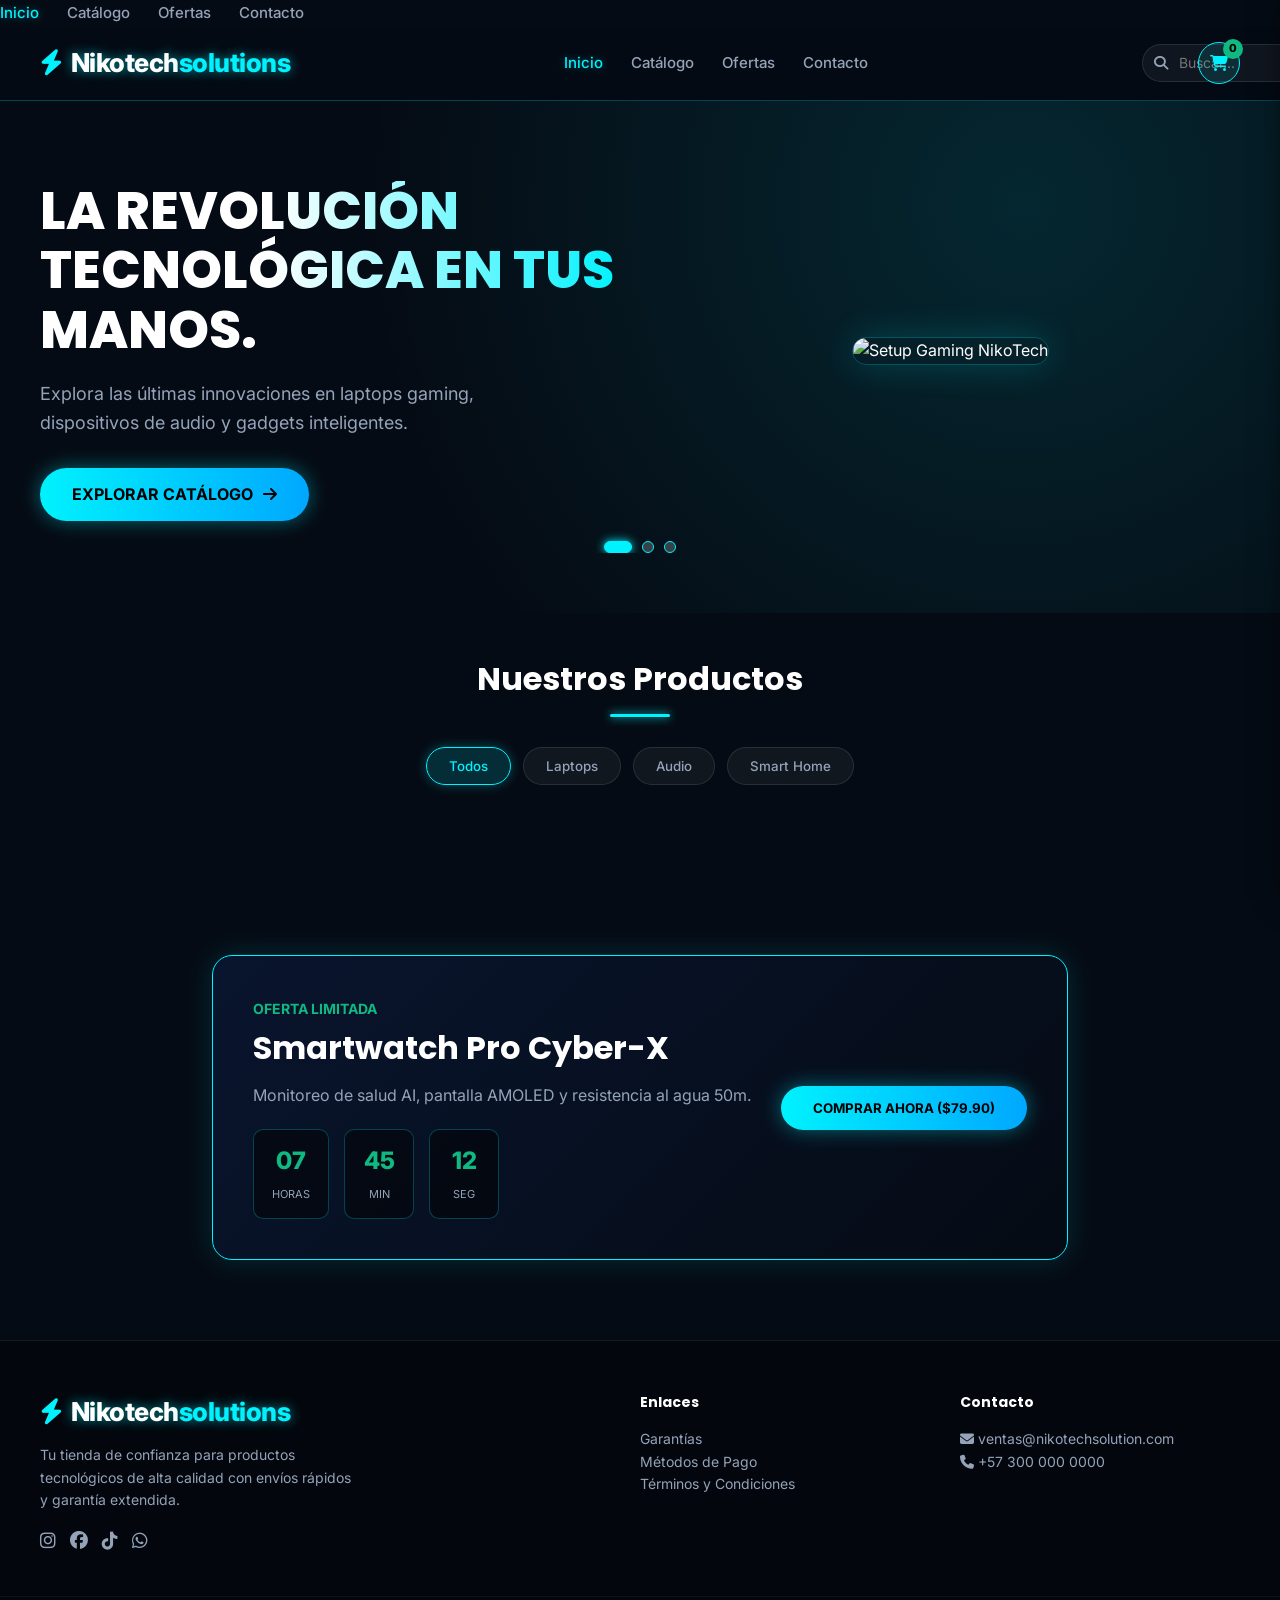
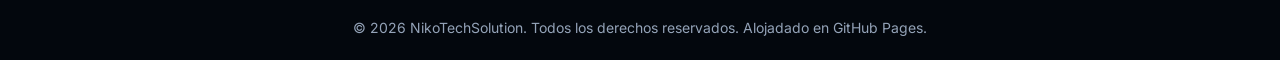
==== index.html @ d4a0781b "index.html" ====
<!DOCTYPE html>
<html lang="es">
<head>
    <meta charset="UTF-8">
    <meta name="viewport" content="width=device-width, initial-scale=1.0">
    <title>NikoTechSolution | Tienda de Tecnología & Gaming</title>
    <link rel="stylesheet" href="styles.css">
    <!-- Google Fonts -->
    <link rel="preconnect" href="https://fonts.googleapis.com">
    <link rel="preconnect" href="https://fonts.gstatic.com" crossorigin>
    <link href="https://fonts.googleapis.com/css2?family=Poppins:wght@400;600;700;800&family=Inter:wght@300;400;500;600&display=swap" rel="stylesheet">
    <!-- FontAwesome Icons -->
    <link rel="stylesheet" href="https://cdnjs.cloudflare.com/ajax/libs/font-awesome/6.5.1/css/all.min.css">
    <style>
        /* Corrección del Slider / Carrusel */
.hero-slider {
    position: relative;
    width: 100%;
}

/* Oculta TODAS las diapositivas por defecto */
.slide {
    display: none;
    opacity: 0;
    transition: opacity 0.6s ease-in-out;
}

/* Solo muestra la diapositiva que tiene la clase 'active' */
.slide.active {
    display: block;
    opacity: 1;
}

.hero-grid {
    display: grid;
    grid-template-columns: 1fr 1fr;
    gap: 40px;
    align-items: center;
}

/* Estilos de los puntos indicadores abajo */
.slider-dots {
    display: flex;
    justify-content: center;
    gap: 10px;
    margin-top: 20px;
}

.dot {
    width: 12px;
    height: 12px;
    background: rgba(255, 255, 255, 0.2);
    border: 1px solid var(--accent-cyan);
    border-radius: 50%;
    cursor: pointer;
    transition: all 0.3s ease;
}

.dot.active, .dot:hover {
    background: var(--accent-cyan);
    box-shadow: 0 0 10px var(--accent-cyan);
    width: 28px;
    border-radius: 10px;
}
        /* =========================================================
           1. ESTILOS GENERALES Y VARIABLES DE COLOR CYBERPUNK
           ========================================================= */
        :root {
            --bg-dark: #050b14;
            --bg-card: #0c162c;
            --bg-card-hover: #12203f;
            --accent-cyan: #00f2fe;
            --accent-green: #10b981;
            --accent-purple: #a855f7;
            --text-main: #ffffff;
            --text-muted: #94a3b8;
            --border-glow: rgba(0, 242, 254, 0.25);
            --border-glow-hover: rgba(0, 242, 254, 0.8);
        }

        * {
            margin: 0;
            padding: 0;
            box-sizing: border-box;
            font-family: 'Inter', sans-serif;
        }

        body {
            background-color: var(--bg-dark);
            color: var(--text-main);
            overflow-x: hidden;
            line-height: 1.6;
        }

        h1, h2, h3, h4, .brand-logo {
            font-family: 'Poppins', sans-serif;
        }

        /* Contenedor Principal */
        .container {
            max-width: 1240px;
            margin: 0 auto;
            padding: 0 20px;
        }

        /* =========================================================
           2. NAVEGACIÓN Y HEADER
           ========================================================= */
        header {
            position: sticky;
            top: 0;
            z-index: 100;
            background: rgba(5, 11, 20, 0.85);
            backdrop-filter: blur(12px);
            border-bottom: 1px solid var(--border-glow);
            padding: 16px 0;
        }

        .nav-container {
            display: flex;
            justify-content: space-between;
            align-items: center;
        }

        .brand-logo {
            font-size: 26px;
            font-weight: 800;
            color: #fff;
            text-decoration: none;
            display: flex;
            align-items: center;
            gap: 8px;
            letter-spacing: -0.5px;
        }

        .brand-logo span {
            color: var(--accent-cyan);
            text-shadow: 0 0 12px rgba(0, 242, 254, 0.6);
        }

        .nav-links {
            display: flex;
            list-style: none;
            gap: 28px;
        }

        .nav-links a {
            color: var(--text-muted);
            text-decoration: none;
            font-weight: 500;
            font-size: 15px;
            transition: all 0.3s ease;
        }

        .nav-links a:hover, .nav-links a.active {
            color: var(--accent-cyan);
            text-shadow: 0 0 8px rgba(0, 242, 254, 0.4);
        }

        .header-actions {
            display: flex;
            align-items: center;
            gap: 18px;
        }

        .search-box {
            position: relative;
        }

        .search-box input {
            background: rgba(255, 255, 255, 0.05);
            border: 1px solid rgba(255, 255, 255, 0.1);
            padding: 8px 16px 8px 36px;
            border-radius: 20px;
            color: #fff;
            font-size: 14px;
            outline: none;
            transition: 0.3s;
            width: 180px;
        }

        .search-box input:focus {
            border-color: var(--accent-cyan);
            box-shadow: 0 0 10px rgba(0, 242, 254, 0.2);
            width: 220px;
        }

        .search-box i {
            position: absolute;
            left: 12px;
            top: 50%;
            transform: translateY(-50%);
            color: var(--text-muted);
            font-size: 14px;
        }

        .cart-btn {
            background: rgba(0, 242, 254, 0.1);
            border: 1px solid var(--accent-cyan);
            color: var(--accent-cyan);
            width: 42px;
            height: 42px;
            border-radius: 50%;
            display: flex;
            align-items: center;
            justify-content: center;
            cursor: pointer;
            position: relative;
            transition: 0.3s;
        }

        .cart-btn:hover {
            background: var(--accent-cyan);
            color: #000;
            box-shadow: 0 0 15px rgba(0, 242, 254, 0.6);
        }

        .cart-count {
            position: absolute;
            top: -4px;
            right: -4px;
            background: var(--accent-green);
            color: #000;
            font-size: 11px;
            font-weight: 800;
            width: 20px;
            height: 20px;
            border-radius: 50%;
            display: flex;
            align-items: center;
            justify-content: center;
        }

        /* =========================================================
           3. BANNER PRINCIPAL (HERO SECTION)
           ========================================================= */
        .hero {
            padding: 80px 0 60px;
            position: relative;
            background: radial-gradient(circle at 80% 20%, rgba(0, 242, 254, 0.12) 0%, transparent 60%);
        }

        .hero-grid {
            display: grid;
            grid-template-columns: 1fr 1fr;
            gap: 40px;
            align-items: center;
        }

        .hero-text h1 {
            font-size: 52px;
            font-weight: 800;
            line-height: 1.15;
            margin-bottom: 20px;
            background: linear-gradient(90deg, #ffffff 40%, var(--accent-cyan) 100%);
            -webkit-background-clip: text;
            -webkit-text-fill-color: transparent;
        }

        .hero-text p {
            color: var(--text-muted);
            font-size: 18px;
            margin-bottom: 30px;
            max-width: 500px;
        }

        .btn-primary {
            display: inline-flex;
            align-items: center;
            gap: 10px;
            background: linear-gradient(90deg, var(--accent-cyan), #00a8ff);
            color: #000;
            font-weight: 700;
            padding: 14px 32px;
            border-radius: 30px;
            text-decoration: none;
            box-shadow: 0 0 20px rgba(0, 242, 254, 0.4);
            transition: 0.3s;
            border: none;
            cursor: pointer;
        }

        .btn-primary:hover {
            transform: translateY(-2px);
            box-shadow: 0 0 30px rgba(0, 242, 254, 0.8);
        }

        .hero-image {
            position: relative;
            text-align: center;
        }

        .hero-image img {
            width: 100%;
            max-width: 520px;
            border-radius: 20px;
            border: 1px solid var(--border-glow);
            box-shadow: 0 0 35px rgba(0, 242, 254, 0.2);
            object-fit: cover;
        }

        /* =========================================================
           4. CATEGORÍAS & FILTROS
           ========================================================= */
        .section-title {
            font-size: 32px;
            font-weight: 700;
            margin-bottom: 30px;
            text-align: center;
            position: relative;
        }

        .section-title::after {
            content: '';
            display: block;
            width: 60px;
            height: 3px;
            background: var(--accent-cyan);
            margin: 10px auto 0;
            border-radius: 2px;
            box-shadow: 0 0 10px var(--accent-cyan);
        }

        .categories {
            padding: 40px 0;
        }

        .category-filters {
            display: flex;
            justify-content: center;
            gap: 12px;
            margin-bottom: 40px;
            flex-wrap: wrap;
        }

        .filter-btn {
            background: rgba(255, 255, 255, 0.05);
            border: 1px solid rgba(255, 255, 255, 0.1);
            color: var(--text-muted);
            padding: 10px 22px;
            border-radius: 20px;
            cursor: pointer;
            font-weight: 500;
            transition: 0.3s;
        }

        .filter-btn.active, .filter-btn:hover {
            background: rgba(0, 242, 254, 0.15);
            border-color: var(--accent-cyan);
            color: var(--accent-cyan);
            box-shadow: 0 0 12px rgba(0, 242, 254, 0.3);
        }

        /* =========================================================
           5. GRILLA DE PRODUCTOS
           ========================================================= */
        /* =========================================================
   GRILLA DE PRODUCTOS CORREGIDA (MULTICOLUMNA EN COMPUTADOR)
   ========================================================= */

.products-grid {
    display: grid;
    /* Crea varias columnas de mínimo 260px automáticamente */
    grid-template-columns: repeat(auto-fill, minmax(260px, 1fr));
    gap: 28px;
    width: 100%;
    padding: 30px 0 60px;
    box-sizing: border-box;
}

.product-card {
    background: var(--bg-card);
    border: 1px solid var(--border-glow);
    border-radius: 16px;
    padding: 20px;
    transition: all 0.3s ease;
    display: flex;
    flex-direction: column;
    justify-content: space-between;
    position: relative;
    overflow: hidden;
    max-width: 100%; /* Evita que la tarjeta se extienda de más */
}

/* Forzar 3 o 4 columnas claras en pantallas de computador */
@media (min-width: 1024px) {
    .products-grid {
        grid-template-columns: repeat(4, 1fr); /* 4 tarjetas por fila en PC */
    }
}

@media (min-width: 769px) and (max-width: 1023px) {
    .products-grid {
        grid-template-columns: repeat(3, 1fr); /* 3 tarjetas por fila en Laptop/Tablet */
    }
}

@media (max-width: 768px) {
    .products-grid {
        grid-template-columns: repeat(auto-fill, minmax(220px, 1fr)); /* 1 o 2 en Móvil */
        gap: 16px;
    }
}
        .product-card:hover {
            transform: translateY(-6px);
            background: var(--bg-card-hover);
            border-color: var(--border-glow-hover);
            box-shadow: 0 10px 25px rgba(0, 242, 254, 0.25);
        }

        .product-badge {
            position: absolute;
            top: 15px;
            left: 15px;
            background: rgba(16, 185, 129, 0.2);
            border: 1px solid var(--accent-green);
            color: var(--accent-green);
            font-size: 11px;
            font-weight: 700;
            padding: 3px 10px;
            border-radius: 12px;
            text-transform: uppercase;
        }

        .product-img {
            width: 100%;
            height: 190px;
            object-fit: cover;
            border-radius: 10px;
            margin-bottom: 16px;
            background: #081020;
        }

        .product-title {
            font-size: 17px;
            font-weight: 600;
            margin-bottom: 8px;
            color: #fff;
        }

        .product-rating {
            color: #f59e0b;
            font-size: 13px;
            margin-bottom: 12px;
        }

        .product-bottom {
            display: flex;
            justify-content: space-between;
            align-items: center;
            margin-top: 12px;
        }

        .product-price {
            font-size: 22px;
            font-weight: 800;
            color: var(--accent-cyan);
            text-shadow: 0 0 10px rgba(0, 242, 254, 0.3);
        }

        .add-cart-btn {
            background: rgba(0, 242, 254, 0.1);
            border: 1px solid var(--accent-cyan);
            color: var(--accent-cyan);
            padding: 8px 14px;
            border-radius: 8px;
            cursor: pointer;
            font-weight: 600;
            font-size: 13px;
            transition: 0.3s;
            display: flex;
            align-items: center;
            gap: 6px;
        }

        .add-cart-btn:hover {
            background: var(--accent-cyan);
            color: #000;
            box-shadow: 0 0 12px rgba(0, 242, 254, 0.6);
        }

        /* =========================================================
           6. OFERTA DEL DÍA CON CONTADOR
           ========================================================= */
        .deal-banner {
            background: linear-gradient(135deg, #09152e 0%, #050b14 100%);
            border: 1px solid var(--accent-cyan);
            border-radius: 20px;
            padding: 40px;
            margin-bottom: 80px;
            display: flex;
            justify-content: space-between;
            align-items: center;
            box-shadow: 0 0 30px rgba(0, 242, 254, 0.15);
            flex-wrap: wrap;
            gap: 30px;
        }

        .deal-info h3 {
            font-size: 32px;
            color: #fff;
            margin-bottom: 10px;
        }

        .countdown {
            display: flex;
            gap: 15px;
            margin-top: 20px;
        }

        .time-box {
            background: rgba(0, 0, 0, 0.5);
            border: 1px solid var(--border-glow);
            padding: 12px 18px;
            border-radius: 10px;
            text-align: center;
            min-width: 70px;
        }

        .time-box span {
            font-size: 24px;
            font-weight: 800;
            color: var(--accent-green);
            display: block;
        }

        .time-box label {
            font-size: 11px;
            color: var(--text-muted);
            text-transform: uppercase;
        }

        /* =========================================================
           7. MODAL DEL CARRITO DE COMPRAS
           ========================================================= */
        .cart-modal {
            position: fixed;
            top: 0;
            right: -420px;
            width: 400px;
            height: 100vh;
            background: #091326;
            border-left: 1px solid var(--accent-cyan);
            box-shadow: -10px 0 30px rgba(0, 0, 0, 0.8);
            z-index: 1000;
            transition: 0.4s ease;
            display: flex;
            flex-direction: column;
            padding: 24px;
        }

        .cart-modal.open {
            right: 0;
        }

        .cart-header {
            display: flex;
            justify-content: space-between;
            align-items: center;
            padding-bottom: 20px;
            border-bottom: 1px solid rgba(255, 255, 255, 0.1);
        }

        .close-cart {
            background: none;
            border: none;
            color: #fff;
            font-size: 20px;
            cursor: pointer;
        }

        .cart-items {
            flex-grow: 1;
            overflow-y: auto;
            margin: 20px 0;
            display: flex;
            flex-direction: column;
            gap: 15px;
        }

        .cart-item {
            display: flex;
            align-items: center;
            gap: 12px;
            background: rgba(255, 255, 255, 0.03);
            padding: 10px;
            border-radius: 8px;
        }

        .cart-item img {
            width: 50px;
            height: 50px;
            object-fit: cover;
            border-radius: 6px;
        }

        .cart-item-details {
            flex-grow: 1;
        }

        .cart-item-title {
            font-size: 14px;
            font-weight: 600;
        }

        .cart-item-price {
            font-size: 13px;
            color: var(--accent-cyan);
        }

        .remove-item {
            color: #ef4444;
            cursor: pointer;
            font-size: 14px;
        }

        .cart-footer {
            border-top: 1px solid rgba(255, 255, 255, 0.1);
            padding-top: 20px;
        }

        .cart-total {
            display: flex;
            justify-content: space-between;
            font-size: 20px;
            font-weight: 700;
            margin-bottom: 20px;
        }

        .btn-whatsapp {
            background: #25d366;
            color: #fff;
            width: 100%;
            padding: 14px;
            border-radius: 10px;
            border: none;
            font-weight: 700;
            font-size: 16px;
            cursor: pointer;
            display: flex;
            align-items: center;
            justify-content: center;
            gap: 10px;
            transition: 0.3s;
        }

        .btn-whatsapp:hover {
            background: #1ebc57;
            box-shadow: 0 0 15px rgba(37, 211, 102, 0.5);
        }

        /* =========================================================
           8. FOOTER
           ========================================================= */
        footer {
            background: #03070d;
            border-top: 1px solid rgba(255, 255, 255, 0.08);
            padding: 50px 0 20px;
            color: var(--text-muted);
            font-size: 14px;
        }

        .footer-grid {
            display: grid;
            grid-template-columns: 2fr 1fr 1fr;
            gap: 40px;
            margin-bottom: 40px;
        }

        .footer-about p {
            margin-top: 12px;
            max-width: 320px;
        }

        .social-icons {
            display: flex;
            gap: 14px;
            margin-top: 16px;
        }

        .social-icons a {
            color: var(--text-muted);
            font-size: 18px;
            transition: 0.3s;
        }

        .social-icons a:hover {
            color: var(--accent-cyan);
        }

        .footer-bottom {
            text-align: center;
            padding-top: 20px;
            border-top: 1px solid rgba(255, 255, 255, 0.05);
        }
@media (max-width: 768px) {
    /* Menú desplegable móvil */
    .nav-links {
        display: flex !important;
        flex-direction: column;
        position: fixed; /* 'fixed' evita problemas con el scroll */
        top: 60px; /* Se despliega justo debajo del header */
        left: 0;
        width: 100%;
        background: rgba(5, 11, 20, 0.98);
        backdrop-filter: blur(15px);
        border-bottom: 1px solid var(--border-glow);
        padding: 25px 0;
        gap: 20px;
        text-align: center;
        
        /* Estado Oculto por defecto */
        opacity: 0;
        visibility: hidden;
        pointer-events: none;
        transform: translateY(-15px);
        transition: all 0.3s ease-in-out;
        z-index: 9999; /* Asegura que quede por encima de las imágenes del banner */
    }

    /* Estado Activo al hacer clic */
    .nav-links.active {
        opacity: 1 !important;
        visibility: visible !important;
        pointer-events: auto !important;
        transform: translateY(0) !important;
    }

    .nav-links li a {
        font-size: 18px;
        color: #fff;
        display: block;
        padding: 8px 0;
    }
}
        /* Responsivo */
        @media (max-width: 768px) {
            /* 1. Ajustes en el Header para ganar espacio horizontal */
            header {
                padding: 10px 0; /* Reducimos el padding vertical */
            }

            .brand-logo {
                font-size: 20px; /* Logo ligeramente más pequeño en móviles */
                gap: 5px;
            }

            .nav-links {
                display: none; /* Mantenemos el menú oculto */
            }

            /* 2. Solución para el Buscador Cortado */
            .header-actions {
                gap: 10px; /* Reducimos el espacio entre buscador y carrito */
                flex: 1; /* Permitimos que esta zona ocupe el espacio restante */
                justify-content: flex-end; /* Alineamos los elementos a la derecha */
            }

            .search-box {
                flex: 1; /* El buscador intentará ocupar el máximo espacio posible */
                max-width: 200px; /* Pero le ponemos un tope para no 'aplastar' al logo */
            }

            .search-box input {
                width: 100%; /* El input ocupa todo el ancho de su contenedor (.search-box) */
                font-size: 13px; /* Fuente un punto más pequeña */
                padding: 7px 12px 7px 30px; /* Ajustamos padding interno */
            }

            /* Evitamos el efecto de 'ancho extra' al enfocar en móvil */
            .search-box input:focus {
                width: 100%; 
                border-color: var(--accent-cyan);
            }

            /* 3. Otros ajustes responsivos */
            .hero {
                padding: 50px 0;
            }

            .hero-grid {
                grid-template-columns: 1fr;
                text-align: center;
                gap: 30px;
            }

            .hero-text h1 {
                font-size: 36px; /* Título más pequeño en móviles */
            }

            .hero-text p {
                margin: 0 auto 25px;
                font-size: 16px;
            }

            .hero-image img {
                max-width: 90%; /* Imagen no tan grande en móvil */
            }

            .section-title {
                font-size: 26px;
            }

            .category-filters {
                gap: 8px;
            }

            .filter-btn {
                padding: 8px 16px;
                font-size: 13px;
            }

            .deal-banner {
                padding: 25px;
                text-align: center;
                justify-content: center;
            }

            .deal-info h3 {
                font-size: 24px;
            }

            .countdown {
                justify-content: center;
            }

            .cart-modal {
                width: 100%;
                right: -100%;
            }

            .footer-grid {
                grid-template-columns: 1fr;
                gap: 30px;
                text-align: center;
            }

            .footer-about p {
                margin: 12px auto 0;
            }

            .social-icons {
                justify-content: center;
            }
        }

        /* Ajuste extra para pantallas muy pequeñas (menos de 360px) */
        @media (max-width: 360px) {
            .brand-logo {
                font-size: 18px;
            }
            .search-box {
                max-width: 150px;
            }
        }
    </style>
    <!-- Enlaces del Menú -->
        <ul class="nav-links" id="navLinks">
            <li><a href="index.html" class="active">Inicio</a></li>
            <li><a href="catalogo.html">Catálogo</a></li>
            <li><a href="ofertas.html">Ofertas</a></li>
            <li><a href="contacto.html">Contacto</a></li>
        </ul>
</head>
<body>
    
    <!-- Header & Navegación -->
<!-- Header & Navegación Responsiva -->
<header>
    <div class="container nav-container">
        <!-- Logo -->
        <a href="index.html" class="brand-logo">
            <i class="fa-solid fa-bolt" style="color: var(--accent-cyan);"></i>
            <span style="color: #fff;">Nikotech<span style="color: var(--accent-cyan); text-shadow: 0 0 12px rgba(0, 242, 254, 0.6);">solutions</span></span>
        </a>

        <!-- Enlaces del Menú -->
        <ul class="nav-links" id="navLinks">
            <li><a href="index.html" class="active">Inicio</a></li>
            <li><a href="catalogo.html">Catálogo</a></li>
            <li><a href="ofertas.html">Ofertas</a></li>
            <li><a href="contacto.html">Contacto</a></li>
        </ul>

        <!-- Acciones del Header -->
        <div class="header-actions">
            <!-- Buscador (Lupita) -->
            <div class="search-box">
                <i class="fa-solid fa-magnifying-glass"></i>
                <input type="text" id="searchInput" placeholder="Buscar..." onkeyup="filterProducts()">
            </div>

            <!-- Carrito -->
            <div class="cart-btn" onclick="toggleCart()">
                <i class="fa-solid fa-cart-shopping"></i>
                <div class="cart-count" id="cartCount">0</div>
            </div>

            <!-- Botón Menú Hamburguesa (3 Líneas) -->
            <button class="mobile-menu-btn" id="mobileMenuBtn" onclick="toggleMobileMenu()">
                <i class="fa-solid fa-bars"></i>
            </button>
        </div>
    </div>
</header>
<!-- Banner Principal (Slider Automático) -->
<section class="hero">
    <div class="container hero-slider">
        
        <!-- Diapositiva 1 -->
        <div class="slide active">
            <div class="hero-grid">
                <div class="hero-text">
                    <h1>LA REVOLUCIÓN TECNOLÓGICA EN TUS MANOS.</h1>
                    <p>Explora las últimas innovaciones en laptops gaming, dispositivos de audio y gadgets inteligentes.</p>
                    <a href="catalogo.html" class="btn-primary">
                        EXPLORAR CATÁLOGO <i class="fa-solid fa-arrow-right"></i>
                    </a>
                </div>
                <div class="hero-image">
                    <img src="https://images.unsplash.com/photo-1546435770-a3e426bf472b?w=800" alt="Setup Gaming NikoTech">
                </div>
            </div>
        </div>

        <!-- Diapositiva 2 -->
        <div class="slide">
            <div class="hero-grid">
                <div class="hero-text">
                    <h1 style="color: var(--accent-cyan);">LAPTOPS GAMING DE ÚLTIMA GENERACIÓN.</h1>
                    <p>Potencia pura con procesadores de alto rendimiento y pantallas OLED de 240Hz.</p>
                    <a href="catalogo.html" class="btn-primary">
                        VER LAPTOPS <i class="fa-solid fa-laptop"></i>
                    </a>
                </div>
                <div class="hero-image">
                    <img src="https://images.unsplash.com/photo-1603302576837-37561b2e2302?w=800" alt="Laptops Nikotech">
                </div>
            </div>
        </div>

        <!-- Diapositiva 3 -->
        <div class="slide">
            <div class="hero-grid">
                <div class="hero-text">
                    <h1 style="color: var(--accent-green);">SMARTWATCH CYBER-X EN DESCUENTO.</h1>
                    <p>Aprovecha un 30% OFF en relojes inteligentes con monitoreo biométrico por IA.</p>
                    <a href="ofertas.html" class="btn-primary">
                        VER OFERTA <i class="fa-solid fa-tag"></i>
                    </a>
                </div>
                <div class="hero-image">
                    <img src="https://images.unsplash.com/photo-1508739773434-c26b3d09e071?w=800" alt="Oferta Smartwatch">
                </div>
            </div>
        </div>

        <!-- Indicadores (Puntos del Slider) -->
        <div class="slider-dots">
            <span class="dot active" onclick="currentSlide(0)"></span>
            <span class="dot" onclick="currentSlide(1)"></span>
            <span class="dot" onclick="currentSlide(2)"></span>
        </div>

    </div>
</section>

    <!-- Sección de Catálogo -->
    <section class="categories container" id="catalogo">
        <h2 class="section-title">Nuestros Productos</h2>

        <!-- Filtros -->
        <div class="category-filters">
            <button class="filter-btn active" onclick="filterCategory('all', this)">Todos</button>
            <button class="filter-btn" onclick="filterCategory('laptops', this)">Laptops</button>
            <button class="filter-btn" onclick="filterCategory('audio', this)">Audio</button>
            <button class="filter-btn" onclick="filterCategory('smarthome', this)">Smart Home</button>
        </div>

        <!-- Grilla de Productos -->
        <div class="products-grid" id="productsGrid">
            <!-- Los productos se cargan dinámicamente con JavaScript -->
        </div>
    </section>

    <!-- Oferta del Día -->
    <section class="container" id="ofertas">
        <div class="deal-banner">
            <div class="deal-info">
                <span style="color: var(--accent-green); font-weight: 700; font-size: 14px;">OFERTA LIMITADA</span>
                <h3>Smartwatch Pro Cyber-X</h3>
                <p style="color: var(--text-muted);">Monitoreo de salud AI, pantalla AMOLED y resistencia al agua 50m.</p>
                <div class="countdown">
                    <div class="time-box"><span id="hours">07</span><label>Horas</label></div>
                    <div class="time-box"><span id="minutes">45</span><label>Min</label></div>
                    <div class="time-box"><span id="seconds">12</span><label>Seg</label></div>
                </div>
            </div>
            <div>
                <button class="btn-primary" onclick="addToCart(4)">
                    COMPRAR AHORA ($79.90)
                </button>
            </div>
        </div>
    </section>

    <!-- Cart Drawer (Carrito) -->
    <div class="cart-modal" id="cartModal">
        <div class="cart-header">
            <h3>Tu Carrito</h3>
            <button class="close-cart" onclick="toggleCart()"><i class="fa-solid fa-xmark"></i></button>
        </div>
        <div class="cart-items" id="cartItems">
            <!-- Items del carrito -->
        </div>
        <div class="cart-footer">
            <div class="cart-total">
                <span>Total:</span>
                <span id="cartTotal" style="color: var(--accent-cyan);">$0.00</span>
            </div>
            <button class="btn-whatsapp" onclick="checkoutWhatsApp()">
                <i class="fa-brands fa-whatsapp"></i> Pedir por WhatsApp
            </button>
        </div>
    </div>

    <!-- Footer -->
    <footer id="contacto">
        <div class="container footer-grid">
            <div class="footer-about">
                <a href="#" class="brand-logo">
                    <i class="fa-solid fa-bolt" style="color: var(--accent-cyan);"></i>
                     <span style="color: #fff;">Nikotech<span style="color: var(--accent-cyan); text-shadow: 0 0 12px rgba(0, 242, 254, 0.6);">solutions</span></span>
                </a>
                <p>Tu tienda de confianza para productos tecnológicos de alta calidad con envíos rápidos y garantía extendida.</p>
                <div class="social-icons">
                    <a href="#"><i class="fa-brands fa-instagram"></i></a>
                    <a href="#"><i class="fa-brands fa-facebook"></i></a>
                    <a href="#"><i class="fa-brands fa-tiktok"></i></a>
                    <a href="#"><i class="fa-brands fa-whatsapp"></i></a>
                </div>
            </div>
            <div>
                <h4 style="color: #fff; margin-bottom: 15px;">Enlaces</h4>
                <p><a href="#" style="color: var(--text-muted); text-decoration: none;">Garantías</a></p>
                <p><a href="#" style="color: var(--text-muted); text-decoration: none;">Métodos de Pago</a></p>
                <p><a href="#" style="color: var(--text-muted); text-decoration: none;">Términos y Condiciones</a></p>
            </div>
            <div>
                <h4 style="color: #fff; margin-bottom: 15px;">Contacto</h4>
                <p><i class="fa-solid fa-envelope"></i> ventas@nikotechsolution.com</p>
                <p><i class="fa-solid fa-phone"></i> +57 300 000 0000</p>
            </div>
        </div>
        <div class="footer-bottom">
            <p>© 2026 NikoTechSolution. Todos los derechos reservados. Alojadado en GitHub Pages.</p>
        </div>
    </footer>

    <!-- Script Principal -->
    <script>
        /* =========================================================
             LÓGICA DEL CARRUSEL / SLIDER AUTOMÁTICO
           ========================================================= */
let currentSlideIndex = 0;
const slides = document.querySelectorAll('.slide');
const dots = document.querySelectorAll('.dot');
const slideIntervalTime = 5000; // Cambia cada 5 segundos (5000ms)
let slideTimer;

function showSlide(index) {
    // Reinicia las clases de las diapositivas y puntos
    slides.forEach(slide => slide.classList.remove('active'));
    dots.forEach(dot => dot.classList.remove('active'));

    // Ajusta el índice si sobrepasa los límites
    if (index >= slides.length) currentSlideIndex = 0;
    if (index < 0) currentSlideIndex = slides.length - 1;

    // Activa la diapositiva y el punto actual
    slides[currentSlideIndex].classList.add('active');
    dots[currentSlideIndex].classList.add('active');
}

function nextSlide() {
    currentSlideIndex++;
    showSlide(currentSlideIndex);
}

function currentSlide(index) {
    currentSlideIndex = index;
    showSlide(currentSlideIndex);
    resetTimer(); // Reinicia el temporizador si el usuario hace clic en un punto
}

function startTimer() {
    slideTimer = setInterval(nextSlide, slideIntervalTime);
}

function resetTimer() {
    clearInterval(slideTimer);
    startTimer();
}

// Iniciar el carrusel al cargar la página
startTimer();
        /* =========================================================
           LISTA DE PRODUCTOS (FÁCIL DE EDITAR O CAMBIAR IMÁGENES)
           ========================================================= */
        const products = [
            {
                id: 1,
                title: "Audífonos Gamer Aura Pro",
                category: "audio",
                price: 173.90,
                badge: "Más Vendido",
                rating: 5,
                image: "https://www.cubed3.com/wp-content/uploads/2026/03/hyperx-cloud-flight-2-wireless-gaming-headset-audio-screenshot-art-1.jpg"
            },
            {
                id: 2,
                title: "Laptop ZenBook Nova 14",
                category: "laptops",
                price: 899.00,
                badge: "OLED 2.8K",
                rating: 5,
                image: "https://png.pngtree.com/thumb_back/fh260/background/20260105/pngtree-gaming-setup-with-rgb-keyboard-and-neon-lights-on-dark-desk-image_20968711.webp"
            },
            {
                id: 3,
                title: "Smart Speaker Voice-AI",
                category: "smarthome",
                price: 119.90,
                badge: "Novedad",
                rating: 4,
                image: "https://asset.conrad.com/media10/isa/160267/c1/-/en/003014027PI04/image.jpg?x=400&y=400&format=jpg&ex=400&ey=400&align=center"
            },
            {
                id: 4,
                title: "Smartwatch Pro Cyber-X",
                category: "smarthome",
                price: 79.90,
                badge: "Oferta",
                rating: 5,
                image: "https://asset.conrad.com/media10/isa/160267/c1/-/en/003014027PI04/image.jpg?x=400&y=400&format=jpg&ex=400&ey=400&align=center"
            }
        ];

        let cart = [];

        // Renderizar Productos en la Tienda
        function renderProducts(items) {
            const grid = document.getElementById('productsGrid');
            grid.innerHTML = '';

            items.forEach(product => {
                grid.innerHTML += `
                    <div class="product-card">
                        <span class="product-badge">${product.badge}</span>
                        <img src="${product.image}" alt="${product.title}" class="product-img">
                        <div>
                            <div class="product-rating">${'★'.repeat(product.rating)}</div>
                            <h3 class="product-title">${product.title}</h3>
                        </div>
                        <div class="product-bottom">
                            <span class="product-price">$${product.price.toFixed(2)}</span>
                            <button class="add-cart-btn" onclick="addToCart(${product.id})">
                                <i class="fa-solid fa-cart-plus"></i> Agregar
                            </button>
                        </div>
                    </div>
                `;
            });
        }

        // Filtrar por Categoría
        function filterCategory(category, btnElement) {
            document.querySelectorAll('.filter-btn').forEach(btn => btn.classList.remove('active'));
            btnElement.classList.add('active');

            if (category === 'all') {
                renderProducts(products);
            } else {
                const filtered = products.filter(p => p.category === category);
                renderProducts(filtered);
            }
        }

        // Búsqueda en tiempo real
        function filterProducts() {
            const query = document.getElementById('searchInput').value.toLowerCase();
            const filtered = products.filter(p => p.title.toLowerCase().includes(query));
            renderProducts(filtered);
        }

        // Lógica del Carrito
        function addToCart(productId) {
            const product = products.find(p => p.id === productId);
            cart.push(product);
            updateCartUI();
            toggleCart(true);
        }

        function removeFromCart(index) {
            cart.splice(index, 1);
            updateCartUI();
        }

        function updateCartUI() {
            document.getElementById('cartCount').innerText = cart.length;
            const container = document.getElementById('cartItems');
            container.innerHTML = '';

            let total = 0;
            cart.forEach((item, index) => {
                total += item.price;
                container.innerHTML += `
                    <div class="cart-item">
                        <img src="${item.image}" alt="${item.title}">
                        <div class="cart-item-details">
                            <div class="cart-item-title">${item.title}</div>
                            <div class="cart-item-price">$${item.price.toFixed(2)}</div>
                        </div>
                        <i class="fa-solid fa-trash remove-item" onclick="removeFromCart(${index})"></i>
                    </div>
                `;
            });

            document.getElementById('cartTotal').innerText = `$${total.toFixed(2)}`;
        }

        function toggleCart(forceOpen = false) {
            const modal = document.getElementById('cartModal');
            if (forceOpen) {
                modal.classList.add('open');
            } else {
                modal.classList.toggle('open');
            }
        }

        // Envío de Pedido a WhatsApp
        function checkoutWhatsApp() {
            if (cart.length === 0) {
                alert('Tu carrito está vacío.');
                return;
            }

            // Cambia este número por tu número real de WhatsApp con código de país (ej: 573001234567)
            const phoneNumber = "573000000000"; 
            
            let message = "¡Hola NikotechSolution! Quisiera realizar el siguiente pedido:\n\n";
            let total = 0;

            cart.forEach((item, i) => {
                message += `${i + 1}. ${item.title} - $${item.price.toFixed(2)}\n`;
                total += item.price;
            });

            message += `\n*Total a pagar: $${total.toFixed(2)}*`;

            const encodedMessage = encodeURIComponent(message);
            window.open(`https://wa.me/${phoneNumber}?text=${encodedMessage}`, '_blank');
        }

        // Carga Inicial
        renderProducts(products);

}
function toggleMobileMenu() {
    // Busca el menú por ID o por su clase para asegurar que lo encuentre
    const navLinks = document.getElementById('navLinks') || document.querySelector('.nav-links');
    const menuBtnIcon = document.querySelector('.mobile-menu-btn i');
    
    if (navLinks) {
        navLinks.classList.toggle('active');

        // Cambia el icono entre las 3 líneas y la 'X'
        if (navLinks.classList.contains('active')) {
            if (menuBtnIcon) {
                menuBtnIcon.classList.remove('fa-bars');
                menuBtnIcon.classList.add('fa-xmark');
            }
        } else {
            if (menuBtnIcon) {
                menuBtnIcon.classList.remove('fa-xmark');
                menuBtnIcon.classList.add('fa-bars');
            }
        }
    }
}
    </script>
</body>
</html>
---- styles.css ----
/* =========================================================
   ESTILOS GLOBALES - NIKOTECHSOLUTIONS
   ========================================================= */
:root {
    --bg-dark: #050b14;
    --bg-card: #0c162c;
    --bg-card-hover: #12203f;
    --accent-cyan: #00f2fe;
    --accent-green: #10b981;
    --accent-purple: #a855f7;
    --text-main: #ffffff;
    --text-muted: #94a3b8;
    --border-glow: rgba(0, 242, 254, 0.25);
    --border-glow-hover: rgba(0, 242, 254, 0.8);
}

* {
    margin: 0;
    padding: 0;
    box-sizing: border-box;
    font-family: 'Inter', sans-serif;
}

body {
    background-color: var(--bg-dark);
    color: var(--text-main);
    overflow-x: hidden;
    line-height: 1.6;
    display: flex;
    flex-direction: column;
    min-height: 100vh;
}

main {
    flex: 1;
}

h1, h2, h3, h4, .brand-logo {
    font-family: 'Poppins', sans-serif;
}

.container {
    max-width: 1240px;
    margin: 0 auto;
    padding: 0 20px;
}

/* Header */
header {
    position: sticky;
    top: 0;
    z-index: 100;
    background: rgba(5, 11, 20, 0.85);
    backdrop-filter: blur(12px);
    border-bottom: 1px solid var(--border-glow);
    padding: 16px 0;
}

.nav-container {
    display: flex;
    justify-content: space-between;
    align-items: center;
}

.brand-logo {
    font-size: 24px;
    font-weight: 800;
    color: #fff;
    text-decoration: none;
    display: flex;
    align-items: center;
    gap: 10px;
}

.nav-links {
    display: flex;
    list-style: none;
    gap: 28px;
}

.nav-links a {
    color: var(--text-muted);
    text-decoration: none;
    font-weight: 500;
    font-size: 15px;
    transition: 0.3s;
}

.nav-links a:hover, .nav-links a.active {
    color: var(--accent-cyan);
    text-shadow: 0 0 8px rgba(0, 242, 254, 0.4);
}

.header-actions {
    display: flex;
    align-items: center;
    gap: 18px;
}

.cart-btn {
    background: rgba(0, 242, 254, 0.1);
    border: 1px solid var(--accent-cyan);
    color: var(--accent-cyan);
    width: 42px;
    height: 42px;
    border-radius: 50%;
    display: flex;
    align-items: center;
    justify-content: center;
    cursor: pointer;
    position: relative;
}

/* Títulos de sección */
.page-header {
    padding: 60px 0 30px;
    text-align: center;
    background: radial-gradient(circle at 50% 0%, rgba(0, 242, 254, 0.15) 0%, transparent 70%);
}

.page-header h1 {
    font-size: 42px;
    font-weight: 800;
    margin-bottom: 10px;
}

.page-header p {
    color: var(--text-muted);
    font-size: 16px;
}

/* Tarjetas de Producto */
.products-grid {
    display: grid;
    grid-template-columns: repeat(auto-fill, minmax(260px, 1fr));
    gap: 28px;
    padding: 40px 0 80px;
}

.product-card {
    background: var(--bg-card);
    border: 1px solid var(--border-glow);
    border-radius: 16px;
    padding: 20px;
    transition: 0.3s ease;
    display: flex;
    flex-direction: column;
    justify-content: space-between;
    position: relative;
}

.product-card:hover {
    transform: translateY(-6px);
    background: var(--bg-card-hover);
    border-color: var(--border-glow-hover);
    box-shadow: 0 10px 25px rgba(0, 242, 254, 0.25);
}

.product-badge {
    position: absolute;
    top: 15px;
    left: 15px;
    background: rgba(16, 185, 129, 0.2);
    border: 1px solid var(--accent-green);
    color: var(--accent-green);
    font-size: 11px;
    font-weight: 700;
    padding: 3px 10px;
    border-radius: 12px;
}

.product-img {
    width: 100%;
    height: 190px;
    object-fit: cover;
    border-radius: 10px;
    margin-bottom: 16px;
}

.product-title {
    font-size: 17px;
    font-weight: 600;
    margin-bottom: 8px;
}

.product-bottom {
    display: flex;
    justify-content: space-between;
    align-items: center;
    margin-top: 12px;
}

.product-price {
    font-size: 22px;
    font-weight: 800;
    color: var(--accent-cyan);
}

.btn-primary {
    display: inline-flex;
    align-items: center;
    gap: 10px;
    background: linear-gradient(90deg, var(--accent-cyan), #00a8ff);
    color: #000;
    font-weight: 700;
    padding: 12px 28px;
    border-radius: 30px;
    text-decoration: none;
    box-shadow: 0 0 20px rgba(0, 242, 254, 0.4);
    border: none;
    cursor: pointer;
}

/* Footer */
footer {
    background: #03070d;
    border-top: 1px solid rgba(255, 255, 255, 0.08);
    padding: 40px 0 20px;
    color: var(--text-muted);
    font-size: 14px;
}

.footer-bottom {
    text-align: center;
    padding-top: 20px;
    border-top: 1px solid rgba(255, 255, 255, 0.05);
}

/* Responsivo */
@media (max-width: 768px) {
    .nav-links { display: none; }
    .brand-logo { font-size: 18px; }
    .page-header h1 { font-size: 30px; }
}

/* =========================================================
   ANIMACIONES PARA EL BANNER PRINCIPAL (HERO)
   ========================================================= */

/* 1. Definición de fotogramas clave (Keyframes) */

/* Entrada suave desde abajo */
@keyframes fadeInUp {
    from {
        opacity: 0;
        transform: translateY(30px);
    }
    to {
        opacity: 1;
        transform: translateY(0);
    }
}

/* Efecto levitación flotante */
@keyframes floatImage {
    0% {
        transform: translateY(0px);
        box-shadow: 0 0 35px rgba(0, 242, 254, 0.2);
    }
    50% {
        transform: translateY(-15px);
        box-shadow: 0 0 50px rgba(0, 242, 254, 0.5); /* Aumenta el resplandor neón al subir */
    }
    100% {
        transform: translateY(0px);
        box-shadow: 0 0 35px rgba(0, 242, 254, 0.2);
    }
}

/* Pulso de luz neón para el botón */
@keyframes neonPulse {
    0% {
        box-shadow: 0 0 15px rgba(0, 242, 254, 0.4);
    }
    50% {
        box-shadow: 0 0 30px rgba(0, 242, 254, 0.8), 0 0 10px rgba(255, 255, 255, 0.6);
    }
    100% {
        box-shadow: 0 0 15px rgba(0, 242, 254, 0.4);
    }
}

/* 2. Aplicación de animaciones a los elementos */

.hero-text h1 {
    animation: fadeInUp 0.8s ease-out forwards;
}

.hero-text p {
    animation: fadeInUp 0.8s ease-out 0.2s forwards; /* Retardo de 0.2s */
    opacity: 0; /* Oculto hasta que inicia la animación */
}

.hero-text .btn-primary {
    animation: fadeInUp 0.8s ease-out 0.4s forwards, neonPulse 2.5s infinite 1.2s; /* Se combina con el pulso continuo */
    opacity: 0;
}

.hero-image img {
    animation: floatImage 4s ease-in-out infinite; /* Flota de manera continua infinitamente */
}
/* =========================================================
   ESTILOS PARA EL SLIDER AUTOMÁTICO DE HERO
   ========================================================= */
.hero-slider {
    position: relative;
    overflow: hidden;
}

.slide {
    display: none;
    opacity: 0;
    transition: opacity 0.8s ease-in-out;
}

.slide.active {
    display: block;
    opacity: 1;
}

/* Indicadores de navegación (Puntos) */
.slider-dots {
    display: flex;
    justify-content: center;
    gap: 10px;
    margin-top: 30px;
}

.dot {
    width: 12px;
    height: 12px;
    background: rgba(255, 255, 255, 0.2);
    border: 1px solid var(--accent-cyan);
    border-radius: 50%;
    cursor: pointer;
    transition: 0.3s;
}

.dot.active, .dot:hover {
    background: var(--accent-cyan);
    box-shadow: 0 0 10px var(--accent-cyan);
    width: 28px;
    border-radius: 10px; /* Se expande como una píldora */
}
/* =========================================================
   MENÚ HAMBURGUESA RESPONSIVO (SOLO CELULARES)
   ========================================================= */

/* Ocultar el botón de 3 líneas EN COMPUTADORES (pantallas grandes) */
.mobile-menu-btn {
    display: none !important; 
}

/* Reglas aplicables SOLO a pantallas de celular/tablet (Menos de 768px) */
@media (max-width: 768px) {

    /* Mostrar el botón de 3 líneas únicamente en móviles */
    .mobile-menu-btn {
        display: block !important;
        background: none;
        border: none;
        color: var(--accent-cyan);
        font-size: 22px;
        cursor: pointer;
        padding: 5px;
    }

    /* Ocultar el menú horizontal estándar */
    .nav-links {
        display: flex !important;
        flex-direction: column;
        position: fixed; /* 'fixed' evita problemas con el scroll */
        top: 60px; /* Se despliega justo debajo del header */
        left: 0;
        width: 100%;
        background: rgba(5, 11, 20, 0.98);
        backdrop-filter: blur(15px);
        border-bottom: 1px solid var(--border-glow);
        padding: 25px 0;
        gap: 20px;
        text-align: center;
        
        /* Estado Oculto por defecto */
        opacity: 0;
        visibility: hidden;
        pointer-events: none;
        transform: translateY(-15px);
        transition: all 0.3s ease-in-out;
        z-index: 9999; /* Asegura que quede por encima de las imágenes del banner */
    }

    /* Estado Activo al hacer clic */
    .nav-links.active {
        opacity: 1 !important;
        visibility: visible !important;
        pointer-events: auto !important;
        transform: translateY(0) !important;
    }

    .nav-links li a {
        font-size: 18px;
        color: #fff;
        display: block;
        padding: 8px 0;
    }
}
    }

    /* Mostrar el menú desplegable cuando se hace clic */
    .nav-links.active {
        opacity: 1;
        visibility: visible;
        transform: translateY(0);
    }

    .nav-links a {
        font-size: 18px;
    }

    /* Buscador compacto tipo Lupita */
    .search-box {
        position: relative;
        width: 38px;
        height: 38px;
    }

    .search-box i {
        position: absolute;
        left: 50%;
        top: 50%;
        transform: translate(-50%, -50%);
        color: var(--accent-cyan);
        font-size: 16px;
        pointer-events: none;
        z-index: 2;
    }

    .search-box input {
        width: 38px;
        height: 38px;
        padding: 0;
        border-radius: 50%;
        background: rgba(0, 242, 254, 0.1);
        border: 1px solid var(--accent-cyan);
        color: transparent;
        cursor: pointer;
        transition: all 0.3s ease;
    }

    .search-box input:focus {
        width: 160px;
        border-radius: 20px;
        padding: 8px 12px 8px 32px;
        color: #fff;
        background: #0c162c;
        position: absolute;
        right: 0;
        top: 0;
        z-index: 1;
    }
}
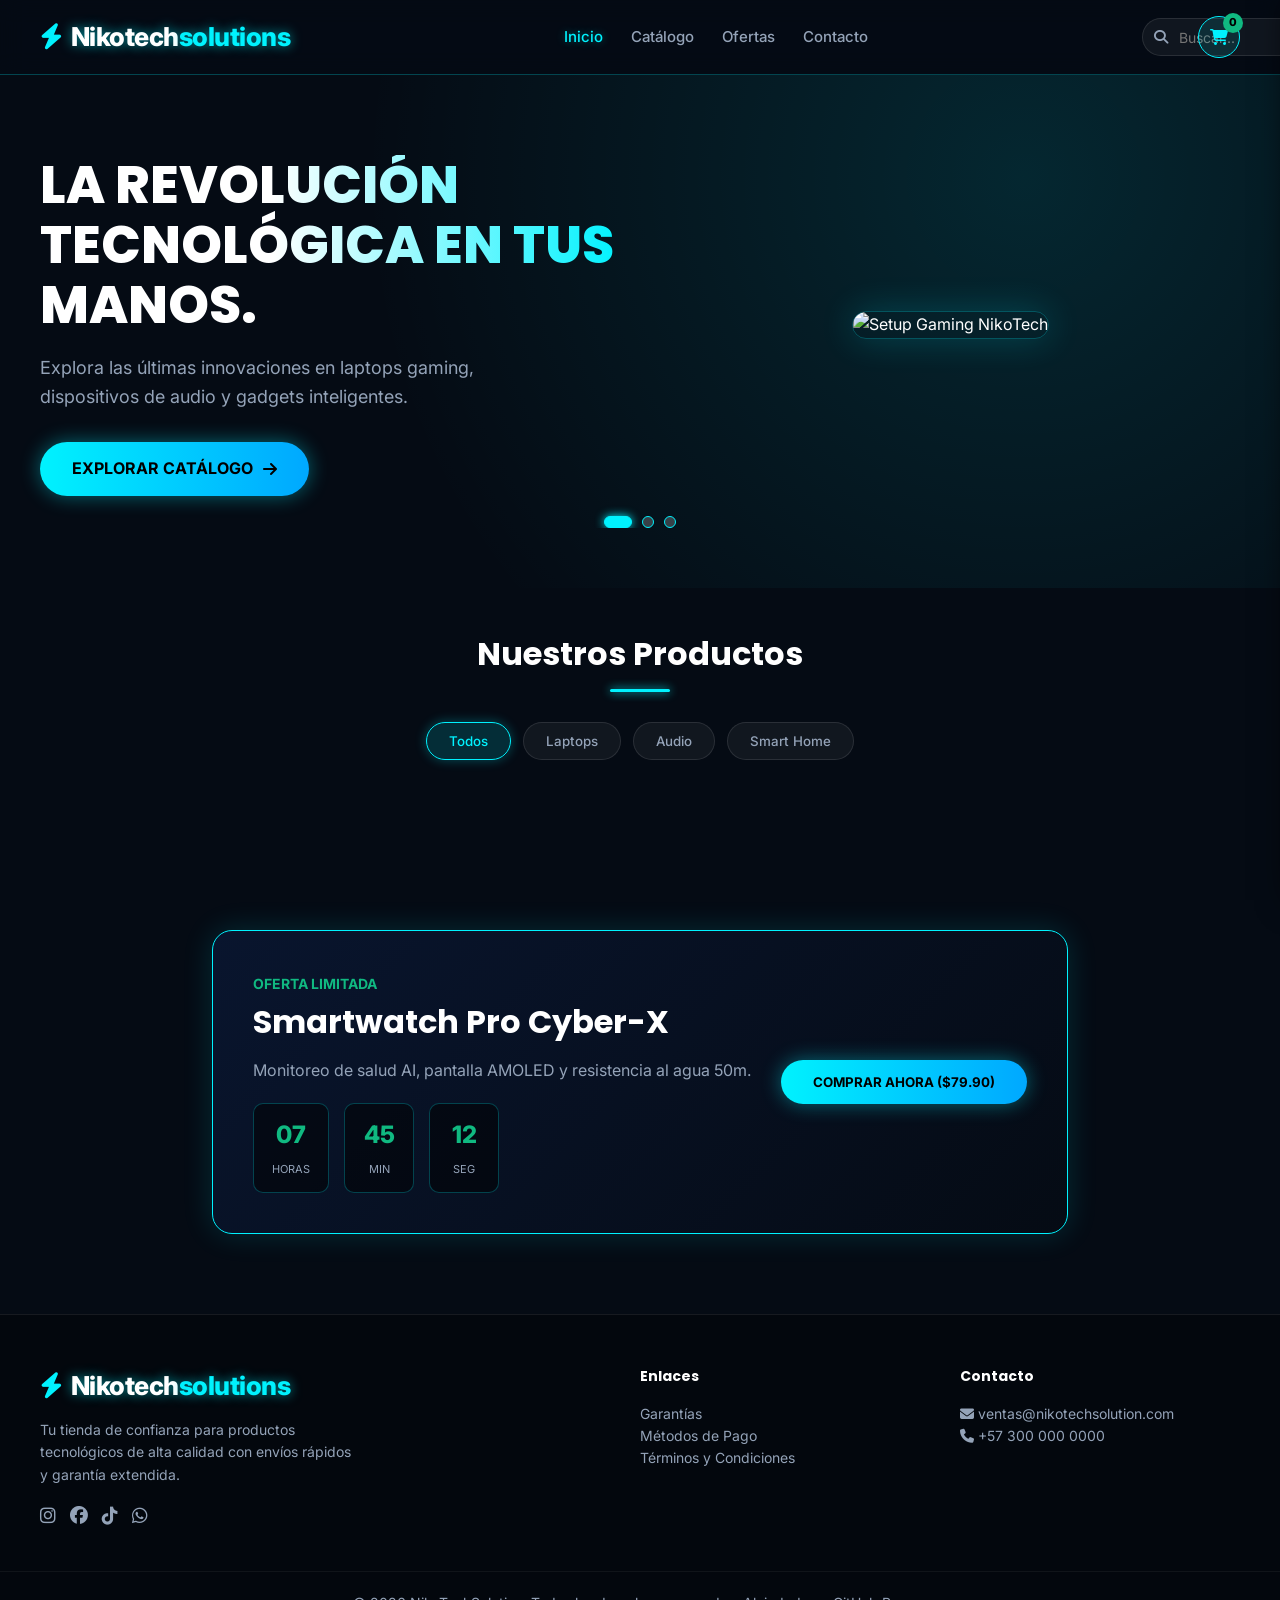
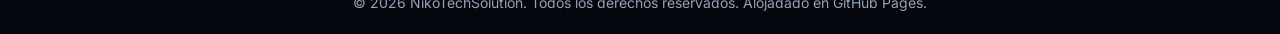
==== commit e049d757: "index.html" ====
--- a/index.html
+++ b/index.html
@@ -854,13 +854,7 @@
             }
         }
     </style>
-    <!-- Enlaces del Menú -->
-        <ul class="nav-links" id="navLinks">
-            <li><a href="index.html" class="active">Inicio</a></li>
-            <li><a href="catalogo.html">Catálogo</a></li>
-            <li><a href="ofertas.html">Ofertas</a></li>
-            <li><a href="contacto.html">Contacto</a></li>
-        </ul>
+
 </head>
 <body>
     
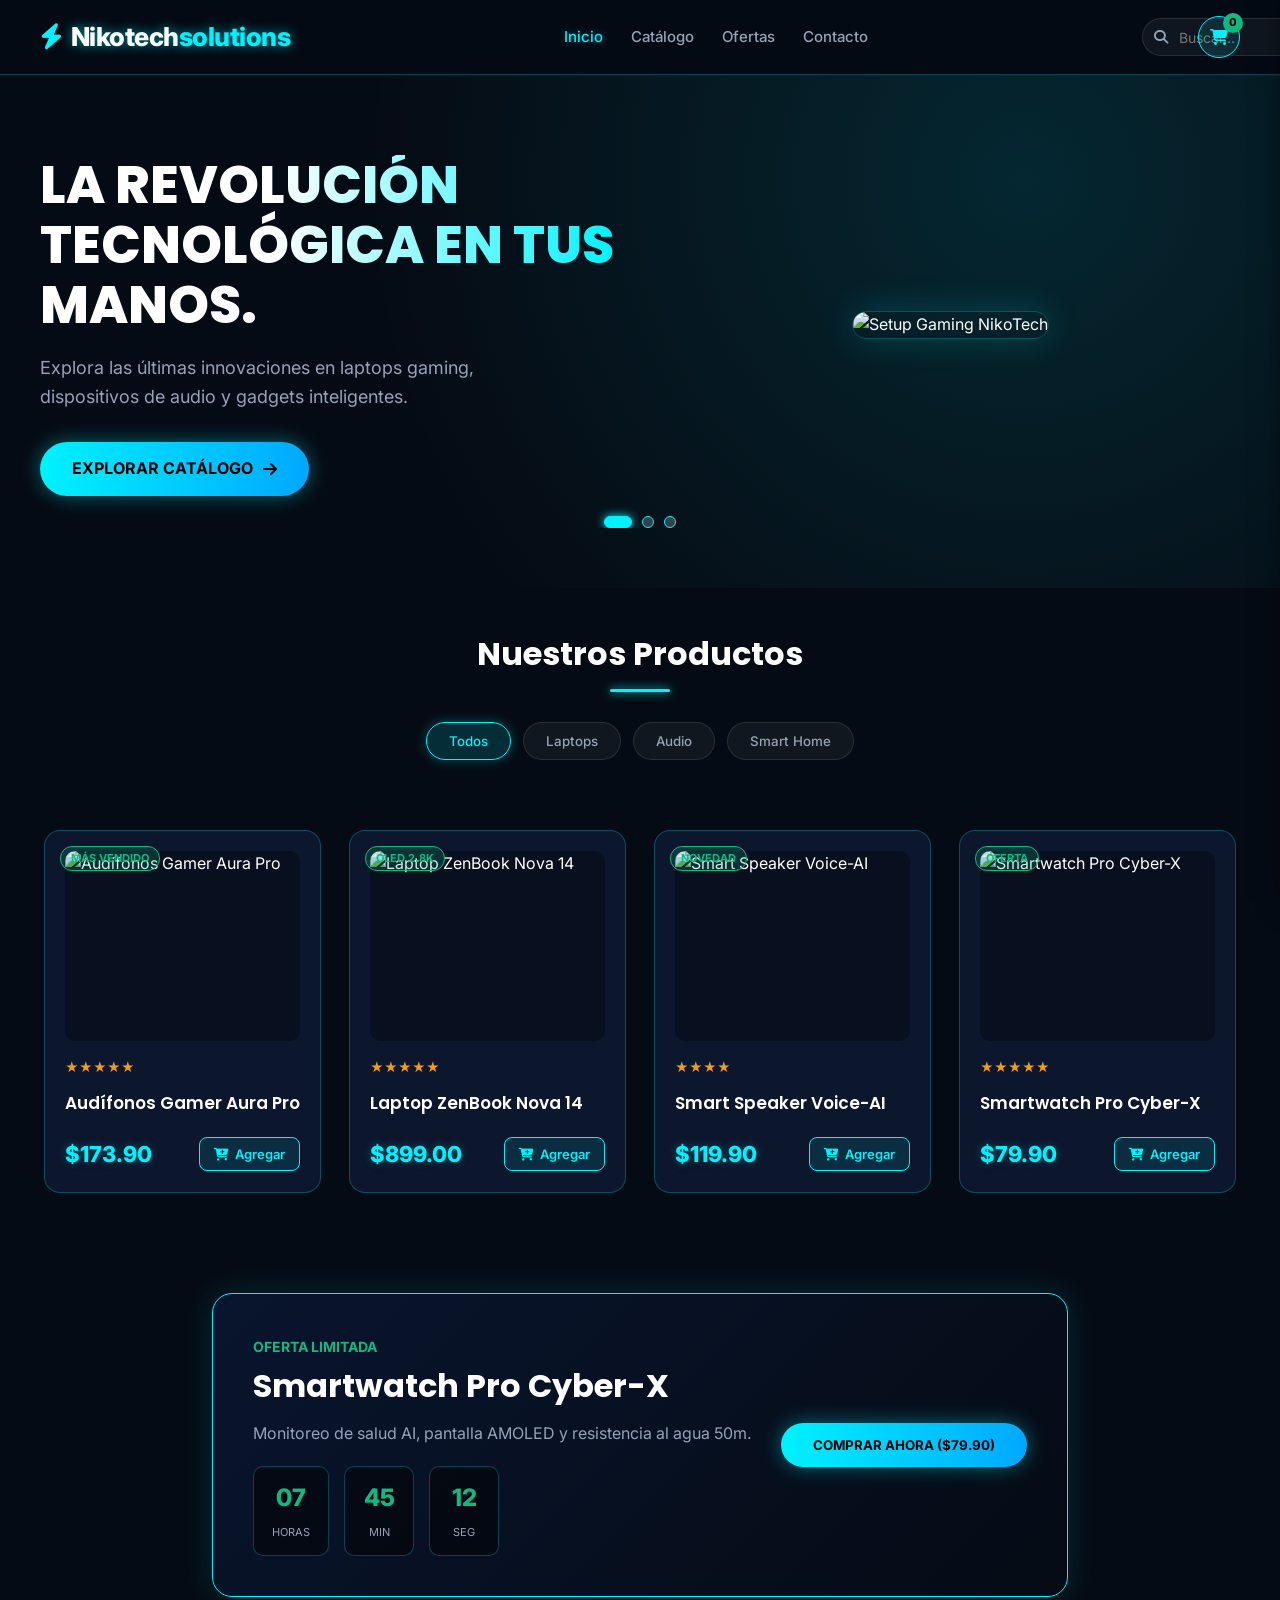
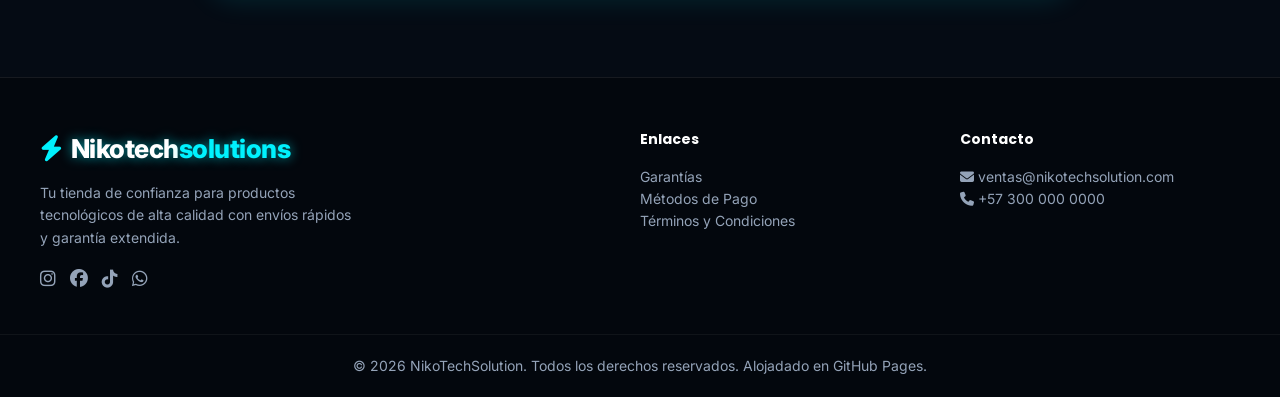
==== commit 8eb607bb: "index.html" ====
--- a/index.html
+++ b/index.html
@@ -743,10 +743,6 @@
             .brand-logo {
                 font-size: 20px; /* Logo ligeramente más pequeño en móviles */
                 gap: 5px;
-            }
-
-            .nav-links {
-                display: none; /* Mantenemos el menú oculto */
             }
 
             /* 2. Solución para el Buscador Cortado */
@@ -1259,7 +1255,6 @@
         // Carga Inicial
         renderProducts(products);
 
-}
 function toggleMobileMenu() {
     // Busca el menú por ID o por su clase para asegurar que lo encuentre
     const navLinks = document.getElementById('navLinks') || document.querySelector('.nav-links');
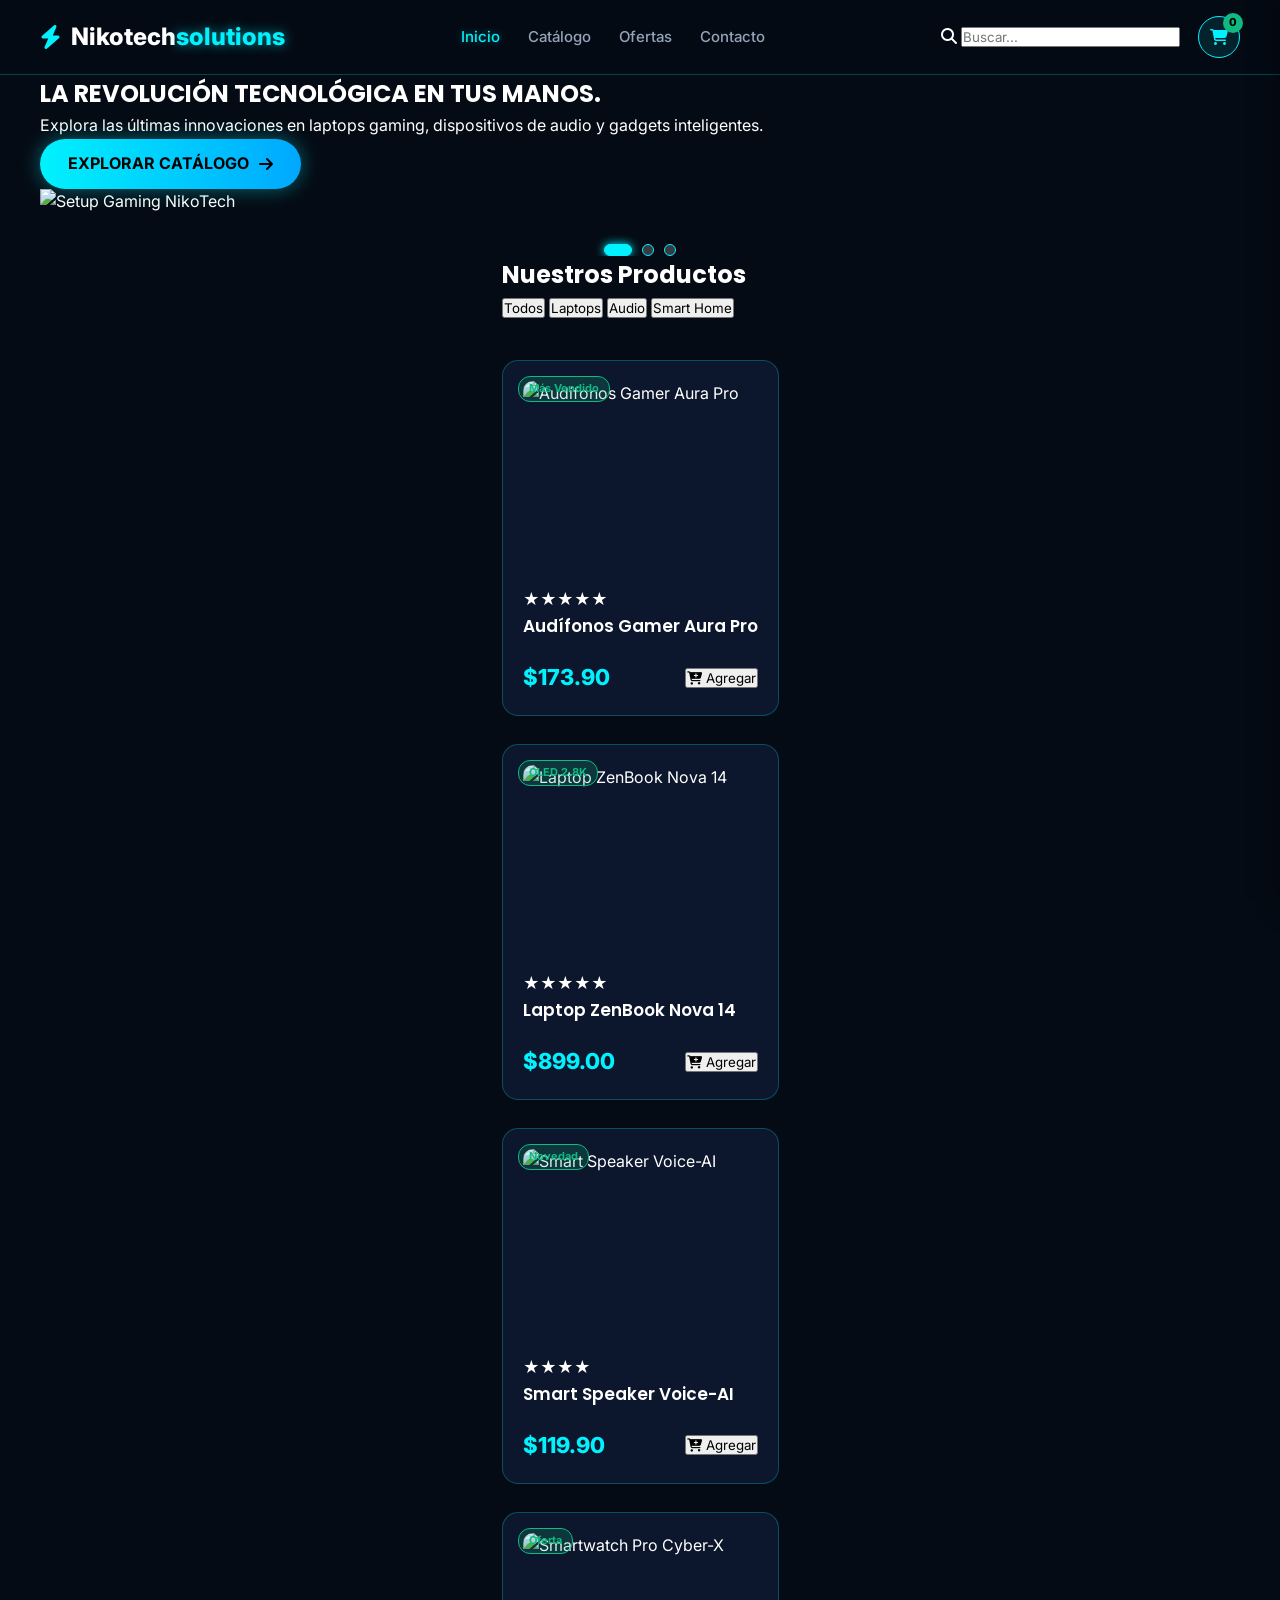
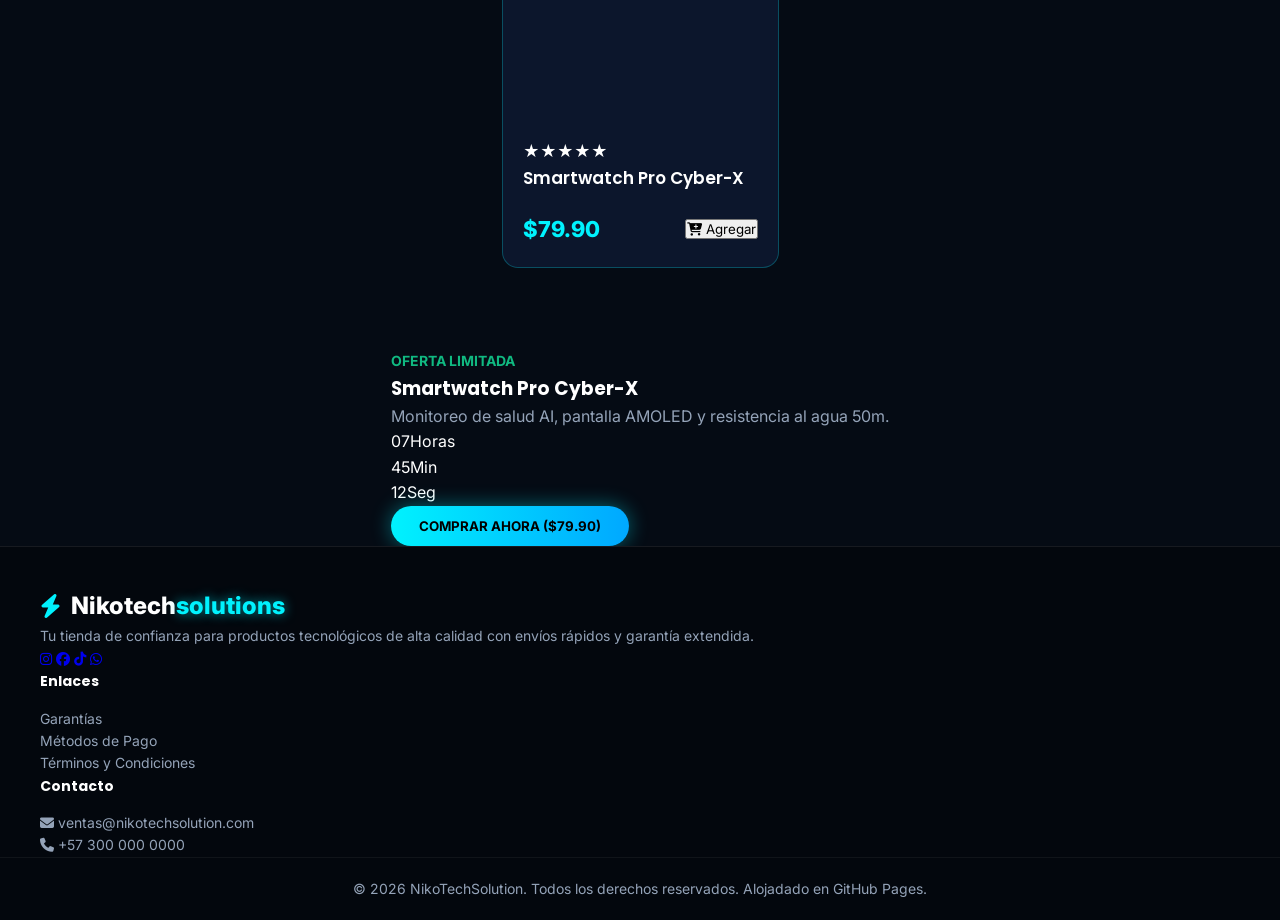
==== commit 57575e09: "index.html" ====
--- a/index.html
+++ b/index.html
@@ -11,845 +11,6 @@
     <link href="https://fonts.googleapis.com/css2?family=Poppins:wght@400;600;700;800&family=Inter:wght@300;400;500;600&display=swap" rel="stylesheet">
     <!-- FontAwesome Icons -->
     <link rel="stylesheet" href="https://cdnjs.cloudflare.com/ajax/libs/font-awesome/6.5.1/css/all.min.css">
-    <style>
-        /* Corrección del Slider / Carrusel */
-.hero-slider {
-    position: relative;
-    width: 100%;
-}
-
-/* Oculta TODAS las diapositivas por defecto */
-.slide {
-    display: none;
-    opacity: 0;
-    transition: opacity 0.6s ease-in-out;
-}
-
-/* Solo muestra la diapositiva que tiene la clase 'active' */
-.slide.active {
-    display: block;
-    opacity: 1;
-}
-
-.hero-grid {
-    display: grid;
-    grid-template-columns: 1fr 1fr;
-    gap: 40px;
-    align-items: center;
-}
-
-/* Estilos de los puntos indicadores abajo */
-.slider-dots {
-    display: flex;
-    justify-content: center;
-    gap: 10px;
-    margin-top: 20px;
-}
-
-.dot {
-    width: 12px;
-    height: 12px;
-    background: rgba(255, 255, 255, 0.2);
-    border: 1px solid var(--accent-cyan);
-    border-radius: 50%;
-    cursor: pointer;
-    transition: all 0.3s ease;
-}
-
-.dot.active, .dot:hover {
-    background: var(--accent-cyan);
-    box-shadow: 0 0 10px var(--accent-cyan);
-    width: 28px;
-    border-radius: 10px;
-}
-        /* =========================================================
-           1. ESTILOS GENERALES Y VARIABLES DE COLOR CYBERPUNK
-           ========================================================= */
-        :root {
-            --bg-dark: #050b14;
-            --bg-card: #0c162c;
-            --bg-card-hover: #12203f;
-            --accent-cyan: #00f2fe;
-            --accent-green: #10b981;
-            --accent-purple: #a855f7;
-            --text-main: #ffffff;
-            --text-muted: #94a3b8;
-            --border-glow: rgba(0, 242, 254, 0.25);
-            --border-glow-hover: rgba(0, 242, 254, 0.8);
-        }
-
-        * {
-            margin: 0;
-            padding: 0;
-            box-sizing: border-box;
-            font-family: 'Inter', sans-serif;
-        }
-
-        body {
-            background-color: var(--bg-dark);
-            color: var(--text-main);
-            overflow-x: hidden;
-            line-height: 1.6;
-        }
-
-        h1, h2, h3, h4, .brand-logo {
-            font-family: 'Poppins', sans-serif;
-        }
-
-        /* Contenedor Principal */
-        .container {
-            max-width: 1240px;
-            margin: 0 auto;
-            padding: 0 20px;
-        }
-
-        /* =========================================================
-           2. NAVEGACIÓN Y HEADER
-           ========================================================= */
-        header {
-            position: sticky;
-            top: 0;
-            z-index: 100;
-            background: rgba(5, 11, 20, 0.85);
-            backdrop-filter: blur(12px);
-            border-bottom: 1px solid var(--border-glow);
-            padding: 16px 0;
-        }
-
-        .nav-container {
-            display: flex;
-            justify-content: space-between;
-            align-items: center;
-        }
-
-        .brand-logo {
-            font-size: 26px;
-            font-weight: 800;
-            color: #fff;
-            text-decoration: none;
-            display: flex;
-            align-items: center;
-            gap: 8px;
-            letter-spacing: -0.5px;
-        }
-
-        .brand-logo span {
-            color: var(--accent-cyan);
-            text-shadow: 0 0 12px rgba(0, 242, 254, 0.6);
-        }
-
-        .nav-links {
-            display: flex;
-            list-style: none;
-            gap: 28px;
-        }
-
-        .nav-links a {
-            color: var(--text-muted);
-            text-decoration: none;
-            font-weight: 500;
-            font-size: 15px;
-            transition: all 0.3s ease;
-        }
-
-        .nav-links a:hover, .nav-links a.active {
-            color: var(--accent-cyan);
-            text-shadow: 0 0 8px rgba(0, 242, 254, 0.4);
-        }
-
-        .header-actions {
-            display: flex;
-            align-items: center;
-            gap: 18px;
-        }
-
-        .search-box {
-            position: relative;
-        }
-
-        .search-box input {
-            background: rgba(255, 255, 255, 0.05);
-            border: 1px solid rgba(255, 255, 255, 0.1);
-            padding: 8px 16px 8px 36px;
-            border-radius: 20px;
-            color: #fff;
-            font-size: 14px;
-            outline: none;
-            transition: 0.3s;
-            width: 180px;
-        }
-
-        .search-box input:focus {
-            border-color: var(--accent-cyan);
-            box-shadow: 0 0 10px rgba(0, 242, 254, 0.2);
-            width: 220px;
-        }
-
-        .search-box i {
-            position: absolute;
-            left: 12px;
-            top: 50%;
-            transform: translateY(-50%);
-            color: var(--text-muted);
-            font-size: 14px;
-        }
-
-        .cart-btn {
-            background: rgba(0, 242, 254, 0.1);
-            border: 1px solid var(--accent-cyan);
-            color: var(--accent-cyan);
-            width: 42px;
-            height: 42px;
-            border-radius: 50%;
-            display: flex;
-            align-items: center;
-            justify-content: center;
-            cursor: pointer;
-            position: relative;
-            transition: 0.3s;
-        }
-
-        .cart-btn:hover {
-            background: var(--accent-cyan);
-            color: #000;
-            box-shadow: 0 0 15px rgba(0, 242, 254, 0.6);
-        }
-
-        .cart-count {
-            position: absolute;
-            top: -4px;
-            right: -4px;
-            background: var(--accent-green);
-            color: #000;
-            font-size: 11px;
-            font-weight: 800;
-            width: 20px;
-            height: 20px;
-            border-radius: 50%;
-            display: flex;
-            align-items: center;
-            justify-content: center;
-        }
-
-        /* =========================================================
-           3. BANNER PRINCIPAL (HERO SECTION)
-           ========================================================= */
-        .hero {
-            padding: 80px 0 60px;
-            position: relative;
-            background: radial-gradient(circle at 80% 20%, rgba(0, 242, 254, 0.12) 0%, transparent 60%);
-        }
-
-        .hero-grid {
-            display: grid;
-            grid-template-columns: 1fr 1fr;
-            gap: 40px;
-            align-items: center;
-        }
-
-        .hero-text h1 {
-            font-size: 52px;
-            font-weight: 800;
-            line-height: 1.15;
-            margin-bottom: 20px;
-            background: linear-gradient(90deg, #ffffff 40%, var(--accent-cyan) 100%);
-            -webkit-background-clip: text;
-            -webkit-text-fill-color: transparent;
-        }
-
-        .hero-text p {
-            color: var(--text-muted);
-            font-size: 18px;
-            margin-bottom: 30px;
-            max-width: 500px;
-        }
-
-        .btn-primary {
-            display: inline-flex;
-            align-items: center;
-            gap: 10px;
-            background: linear-gradient(90deg, var(--accent-cyan), #00a8ff);
-            color: #000;
-            font-weight: 700;
-            padding: 14px 32px;
-            border-radius: 30px;
-            text-decoration: none;
-            box-shadow: 0 0 20px rgba(0, 242, 254, 0.4);
-            transition: 0.3s;
-            border: none;
-            cursor: pointer;
-        }
-
-        .btn-primary:hover {
-            transform: translateY(-2px);
-            box-shadow: 0 0 30px rgba(0, 242, 254, 0.8);
-        }
-
-        .hero-image {
-            position: relative;
-            text-align: center;
-        }
-
-        .hero-image img {
-            width: 100%;
-            max-width: 520px;
-            border-radius: 20px;
-            border: 1px solid var(--border-glow);
-            box-shadow: 0 0 35px rgba(0, 242, 254, 0.2);
-            object-fit: cover;
-        }
-
-        /* =========================================================
-           4. CATEGORÍAS & FILTROS
-           ========================================================= */
-        .section-title {
-            font-size: 32px;
-            font-weight: 700;
-            margin-bottom: 30px;
-            text-align: center;
-            position: relative;
-        }
-
-        .section-title::after {
-            content: '';
-            display: block;
-            width: 60px;
-            height: 3px;
-            background: var(--accent-cyan);
-            margin: 10px auto 0;
-            border-radius: 2px;
-            box-shadow: 0 0 10px var(--accent-cyan);
-        }
-
-        .categories {
-            padding: 40px 0;
-        }
-
-        .category-filters {
-            display: flex;
-            justify-content: center;
-            gap: 12px;
-            margin-bottom: 40px;
-            flex-wrap: wrap;
-        }
-
-        .filter-btn {
-            background: rgba(255, 255, 255, 0.05);
-            border: 1px solid rgba(255, 255, 255, 0.1);
-            color: var(--text-muted);
-            padding: 10px 22px;
-            border-radius: 20px;
-            cursor: pointer;
-            font-weight: 500;
-            transition: 0.3s;
-        }
-
-        .filter-btn.active, .filter-btn:hover {
-            background: rgba(0, 242, 254, 0.15);
-            border-color: var(--accent-cyan);
-            color: var(--accent-cyan);
-            box-shadow: 0 0 12px rgba(0, 242, 254, 0.3);
-        }
-
-        /* =========================================================
-           5. GRILLA DE PRODUCTOS
-           ========================================================= */
-        /* =========================================================
-   GRILLA DE PRODUCTOS CORREGIDA (MULTICOLUMNA EN COMPUTADOR)
-   ========================================================= */
-
-.products-grid {
-    display: grid;
-    /* Crea varias columnas de mínimo 260px automáticamente */
-    grid-template-columns: repeat(auto-fill, minmax(260px, 1fr));
-    gap: 28px;
-    width: 100%;
-    padding: 30px 0 60px;
-    box-sizing: border-box;
-}
-
-.product-card {
-    background: var(--bg-card);
-    border: 1px solid var(--border-glow);
-    border-radius: 16px;
-    padding: 20px;
-    transition: all 0.3s ease;
-    display: flex;
-    flex-direction: column;
-    justify-content: space-between;
-    position: relative;
-    overflow: hidden;
-    max-width: 100%; /* Evita que la tarjeta se extienda de más */
-}
-
-/* Forzar 3 o 4 columnas claras en pantallas de computador */
-@media (min-width: 1024px) {
-    .products-grid {
-        grid-template-columns: repeat(4, 1fr); /* 4 tarjetas por fila en PC */
-    }
-}
-
-@media (min-width: 769px) and (max-width: 1023px) {
-    .products-grid {
-        grid-template-columns: repeat(3, 1fr); /* 3 tarjetas por fila en Laptop/Tablet */
-    }
-}
-
-@media (max-width: 768px) {
-    .products-grid {
-        grid-template-columns: repeat(auto-fill, minmax(220px, 1fr)); /* 1 o 2 en Móvil */
-        gap: 16px;
-    }
-}
-        .product-card:hover {
-            transform: translateY(-6px);
-            background: var(--bg-card-hover);
-            border-color: var(--border-glow-hover);
-            box-shadow: 0 10px 25px rgba(0, 242, 254, 0.25);
-        }
-
-        .product-badge {
-            position: absolute;
-            top: 15px;
-            left: 15px;
-            background: rgba(16, 185, 129, 0.2);
-            border: 1px solid var(--accent-green);
-            color: var(--accent-green);
-            font-size: 11px;
-            font-weight: 700;
-            padding: 3px 10px;
-            border-radius: 12px;
-            text-transform: uppercase;
-        }
-
-        .product-img {
-            width: 100%;
-            height: 190px;
-            object-fit: cover;
-            border-radius: 10px;
-            margin-bottom: 16px;
-            background: #081020;
-        }
-
-        .product-title {
-            font-size: 17px;
-            font-weight: 600;
-            margin-bottom: 8px;
-            color: #fff;
-        }
-
-        .product-rating {
-            color: #f59e0b;
-            font-size: 13px;
-            margin-bottom: 12px;
-        }
-
-        .product-bottom {
-            display: flex;
-            justify-content: space-between;
-            align-items: center;
-            margin-top: 12px;
-        }
-
-        .product-price {
-            font-size: 22px;
-            font-weight: 800;
-            color: var(--accent-cyan);
-            text-shadow: 0 0 10px rgba(0, 242, 254, 0.3);
-        }
-
-        .add-cart-btn {
-            background: rgba(0, 242, 254, 0.1);
-            border: 1px solid var(--accent-cyan);
-            color: var(--accent-cyan);
-            padding: 8px 14px;
-            border-radius: 8px;
-            cursor: pointer;
-            font-weight: 600;
-            font-size: 13px;
-            transition: 0.3s;
-            display: flex;
-            align-items: center;
-            gap: 6px;
-        }
-
-        .add-cart-btn:hover {
-            background: var(--accent-cyan);
-            color: #000;
-            box-shadow: 0 0 12px rgba(0, 242, 254, 0.6);
-        }
-
-        /* =========================================================
-           6. OFERTA DEL DÍA CON CONTADOR
-           ========================================================= */
-        .deal-banner {
-            background: linear-gradient(135deg, #09152e 0%, #050b14 100%);
-            border: 1px solid var(--accent-cyan);
-            border-radius: 20px;
-            padding: 40px;
-            margin-bottom: 80px;
-            display: flex;
-            justify-content: space-between;
-            align-items: center;
-            box-shadow: 0 0 30px rgba(0, 242, 254, 0.15);
-            flex-wrap: wrap;
-            gap: 30px;
-        }
-
-        .deal-info h3 {
-            font-size: 32px;
-            color: #fff;
-            margin-bottom: 10px;
-        }
-
-        .countdown {
-            display: flex;
-            gap: 15px;
-            margin-top: 20px;
-        }
-
-        .time-box {
-            background: rgba(0, 0, 0, 0.5);
-            border: 1px solid var(--border-glow);
-            padding: 12px 18px;
-            border-radius: 10px;
-            text-align: center;
-            min-width: 70px;
-        }
-
-        .time-box span {
-            font-size: 24px;
-            font-weight: 800;
-            color: var(--accent-green);
-            display: block;
-        }
-
-        .time-box label {
-            font-size: 11px;
-            color: var(--text-muted);
-            text-transform: uppercase;
-        }
-
-        /* =========================================================
-           7. MODAL DEL CARRITO DE COMPRAS
-           ========================================================= */
-        .cart-modal {
-            position: fixed;
-            top: 0;
-            right: -420px;
-            width: 400px;
-            height: 100vh;
-            background: #091326;
-            border-left: 1px solid var(--accent-cyan);
-            box-shadow: -10px 0 30px rgba(0, 0, 0, 0.8);
-            z-index: 1000;
-            transition: 0.4s ease;
-            display: flex;
-            flex-direction: column;
-            padding: 24px;
-        }
-
-        .cart-modal.open {
-            right: 0;
-        }
-
-        .cart-header {
-            display: flex;
-            justify-content: space-between;
-            align-items: center;
-            padding-bottom: 20px;
-            border-bottom: 1px solid rgba(255, 255, 255, 0.1);
-        }
-
-        .close-cart {
-            background: none;
-            border: none;
-            color: #fff;
-            font-size: 20px;
-            cursor: pointer;
-        }
-
-        .cart-items {
-            flex-grow: 1;
-            overflow-y: auto;
-            margin: 20px 0;
-            display: flex;
-            flex-direction: column;
-            gap: 15px;
-        }
-
-        .cart-item {
-            display: flex;
-            align-items: center;
-            gap: 12px;
-            background: rgba(255, 255, 255, 0.03);
-            padding: 10px;
-            border-radius: 8px;
-        }
-
-        .cart-item img {
-            width: 50px;
-            height: 50px;
-            object-fit: cover;
-            border-radius: 6px;
-        }
-
-        .cart-item-details {
-            flex-grow: 1;
-        }
-
-        .cart-item-title {
-            font-size: 14px;
-            font-weight: 600;
-        }
-
-        .cart-item-price {
-            font-size: 13px;
-            color: var(--accent-cyan);
-        }
-
-        .remove-item {
-            color: #ef4444;
-            cursor: pointer;
-            font-size: 14px;
-        }
-
-        .cart-footer {
-            border-top: 1px solid rgba(255, 255, 255, 0.1);
-            padding-top: 20px;
-        }
-
-        .cart-total {
-            display: flex;
-            justify-content: space-between;
-            font-size: 20px;
-            font-weight: 700;
-            margin-bottom: 20px;
-        }
-
-        .btn-whatsapp {
-            background: #25d366;
-            color: #fff;
-            width: 100%;
-            padding: 14px;
-            border-radius: 10px;
-            border: none;
-            font-weight: 700;
-            font-size: 16px;
-            cursor: pointer;
-            display: flex;
-            align-items: center;
-            justify-content: center;
-            gap: 10px;
-            transition: 0.3s;
-        }
-
-        .btn-whatsapp:hover {
-            background: #1ebc57;
-            box-shadow: 0 0 15px rgba(37, 211, 102, 0.5);
-        }
-
-        /* =========================================================
-           8. FOOTER
-           ========================================================= */
-        footer {
-            background: #03070d;
-            border-top: 1px solid rgba(255, 255, 255, 0.08);
-            padding: 50px 0 20px;
-            color: var(--text-muted);
-            font-size: 14px;
-        }
-
-        .footer-grid {
-            display: grid;
-            grid-template-columns: 2fr 1fr 1fr;
-            gap: 40px;
-            margin-bottom: 40px;
-        }
-
-        .footer-about p {
-            margin-top: 12px;
-            max-width: 320px;
-        }
-
-        .social-icons {
-            display: flex;
-            gap: 14px;
-            margin-top: 16px;
-        }
-
-        .social-icons a {
-            color: var(--text-muted);
-            font-size: 18px;
-            transition: 0.3s;
-        }
-
-        .social-icons a:hover {
-            color: var(--accent-cyan);
-        }
-
-        .footer-bottom {
-            text-align: center;
-            padding-top: 20px;
-            border-top: 1px solid rgba(255, 255, 255, 0.05);
-        }
-@media (max-width: 768px) {
-    /* Menú desplegable móvil */
-    .nav-links {
-        display: flex !important;
-        flex-direction: column;
-        position: fixed; /* 'fixed' evita problemas con el scroll */
-        top: 60px; /* Se despliega justo debajo del header */
-        left: 0;
-        width: 100%;
-        background: rgba(5, 11, 20, 0.98);
-        backdrop-filter: blur(15px);
-        border-bottom: 1px solid var(--border-glow);
-        padding: 25px 0;
-        gap: 20px;
-        text-align: center;
-        
-        /* Estado Oculto por defecto */
-        opacity: 0;
-        visibility: hidden;
-        pointer-events: none;
-        transform: translateY(-15px);
-        transition: all 0.3s ease-in-out;
-        z-index: 9999; /* Asegura que quede por encima de las imágenes del banner */
-    }
-
-    /* Estado Activo al hacer clic */
-    .nav-links.active {
-        opacity: 1 !important;
-        visibility: visible !important;
-        pointer-events: auto !important;
-        transform: translateY(0) !important;
-    }
-
-    .nav-links li a {
-        font-size: 18px;
-        color: #fff;
-        display: block;
-        padding: 8px 0;
-    }
-}
-        /* Responsivo */
-        @media (max-width: 768px) {
-            /* 1. Ajustes en el Header para ganar espacio horizontal */
-            header {
-                padding: 10px 0; /* Reducimos el padding vertical */
-            }
-
-            .brand-logo {
-                font-size: 20px; /* Logo ligeramente más pequeño en móviles */
-                gap: 5px;
-            }
-
-            /* 2. Solución para el Buscador Cortado */
-            .header-actions {
-                gap: 10px; /* Reducimos el espacio entre buscador y carrito */
-                flex: 1; /* Permitimos que esta zona ocupe el espacio restante */
-                justify-content: flex-end; /* Alineamos los elementos a la derecha */
-            }
-
-            .search-box {
-                flex: 1; /* El buscador intentará ocupar el máximo espacio posible */
-                max-width: 200px; /* Pero le ponemos un tope para no 'aplastar' al logo */
-            }
-
-            .search-box input {
-                width: 100%; /* El input ocupa todo el ancho de su contenedor (.search-box) */
-                font-size: 13px; /* Fuente un punto más pequeña */
-                padding: 7px 12px 7px 30px; /* Ajustamos padding interno */
-            }
-
-            /* Evitamos el efecto de 'ancho extra' al enfocar en móvil */
-            .search-box input:focus {
-                width: 100%; 
-                border-color: var(--accent-cyan);
-            }
-
-            /* 3. Otros ajustes responsivos */
-            .hero {
-                padding: 50px 0;
-            }
-
-            .hero-grid {
-                grid-template-columns: 1fr;
-                text-align: center;
-                gap: 30px;
-            }
-
-            .hero-text h1 {
-                font-size: 36px; /* Título más pequeño en móviles */
-            }
-
-            .hero-text p {
-                margin: 0 auto 25px;
-                font-size: 16px;
-            }
-
-            .hero-image img {
-                max-width: 90%; /* Imagen no tan grande en móvil */
-            }
-
-            .section-title {
-                font-size: 26px;
-            }
-
-            .category-filters {
-                gap: 8px;
-            }
-
-            .filter-btn {
-                padding: 8px 16px;
-                font-size: 13px;
-            }
-
-            .deal-banner {
-                padding: 25px;
-                text-align: center;
-                justify-content: center;
-            }
-
-            .deal-info h3 {
-                font-size: 24px;
-            }
-
-            .countdown {
-                justify-content: center;
-            }
-
-            .cart-modal {
-                width: 100%;
-                right: -100%;
-            }
-
-            .footer-grid {
-                grid-template-columns: 1fr;
-                gap: 30px;
-                text-align: center;
-            }
-
-            .footer-about p {
-                margin: 12px auto 0;
-            }
-
-            .social-icons {
-                justify-content: center;
-            }
-        }
-
-        /* Ajuste extra para pantallas muy pequeñas (menos de 360px) */
-        @media (max-width: 360px) {
-            .brand-logo {
-                font-size: 18px;
-            }
-            .search-box {
-                max-width: 150px;
-            }
-        }
-    </style>
 
 </head>
 <body>
--- a/styles.css
+++ b/styles.css
@@ -109,6 +109,157 @@
     justify-content: center;
     cursor: pointer;
     position: relative;
+    transition: 0.3s;
+}
+
+.cart-btn:hover {
+    background: var(--accent-cyan);
+    color: #000;
+    box-shadow: 0 0 15px rgba(0, 242, 254, 0.6);
+}
+
+.cart-count {
+    position: absolute;
+    top: -4px;
+    right: -4px;
+    background: var(--accent-green);
+    color: #000;
+    font-size: 11px;
+    font-weight: 800;
+    width: 20px;
+    height: 20px;
+    border-radius: 50%;
+    display: flex;
+    align-items: center;
+    justify-content: center;
+}
+
+/* =========================================================
+   MODAL DEL CARRITO DE COMPRAS (drawer lateral)
+   Debe existir en TODAS las páginas junto con el HTML
+   del #cartModal para que el carrito funcione igual en todas.
+   ========================================================= */
+.cart-modal {
+    position: fixed;
+    top: 0;
+    right: -420px;
+    width: 400px;
+    height: 100vh;
+    background: #091326;
+    border-left: 1px solid var(--accent-cyan);
+    box-shadow: -10px 0 30px rgba(0, 0, 0, 0.8);
+    z-index: 1000;
+    transition: 0.4s ease;
+    display: flex;
+    flex-direction: column;
+    padding: 24px;
+}
+
+.cart-modal.open {
+    right: 0;
+}
+
+.cart-header {
+    display: flex;
+    justify-content: space-between;
+    align-items: center;
+    padding-bottom: 20px;
+    border-bottom: 1px solid rgba(255, 255, 255, 0.1);
+}
+
+.close-cart {
+    background: none;
+    border: none;
+    color: #fff;
+    font-size: 20px;
+    cursor: pointer;
+}
+
+.cart-items {
+    flex-grow: 1;
+    overflow-y: auto;
+    margin: 20px 0;
+    display: flex;
+    flex-direction: column;
+    gap: 15px;
+}
+
+.cart-item {
+    display: flex;
+    align-items: center;
+    gap: 12px;
+    background: rgba(255, 255, 255, 0.03);
+    padding: 10px;
+    border-radius: 8px;
+}
+
+.cart-item img {
+    width: 50px;
+    height: 50px;
+    object-fit: cover;
+    border-radius: 6px;
+}
+
+.cart-item-details {
+    flex-grow: 1;
+}
+
+.cart-item-title {
+    font-size: 14px;
+    font-weight: 600;
+}
+
+.cart-item-price {
+    font-size: 13px;
+    color: var(--accent-cyan);
+}
+
+.remove-item {
+    color: #ef4444;
+    cursor: pointer;
+    font-size: 14px;
+}
+
+.cart-footer {
+    border-top: 1px solid rgba(255, 255, 255, 0.1);
+    padding-top: 20px;
+}
+
+.cart-total {
+    display: flex;
+    justify-content: space-between;
+    font-size: 20px;
+    font-weight: 700;
+    margin-bottom: 20px;
+}
+
+.btn-whatsapp {
+    background: #25d366;
+    color: #fff;
+    width: 100%;
+    padding: 14px;
+    border-radius: 10px;
+    border: none;
+    font-weight: 700;
+    font-size: 16px;
+    cursor: pointer;
+    display: flex;
+    align-items: center;
+    justify-content: center;
+    gap: 10px;
+    transition: 0.3s;
+}
+
+.btn-whatsapp:hover {
+    background: #1ebc57;
+    box-shadow: 0 0 15px rgba(37, 211, 102, 0.5);
+}
+
+@media (max-width: 768px) {
+    .cart-modal {
+        width: 100%;
+        right: -100%;
+    }
 }
 
 /* Títulos de sección */
@@ -228,7 +379,6 @@
 
 /* Responsivo */
 @media (max-width: 768px) {
-    .nav-links { display: none; }
     .brand-logo { font-size: 18px; }
     .page-header h1 { font-size: 30px; }
 }
@@ -404,58 +554,3 @@
         padding: 8px 0;
     }
 }
-    }
-
-    /* Mostrar el menú desplegable cuando se hace clic */
-    .nav-links.active {
-        opacity: 1;
-        visibility: visible;
-        transform: translateY(0);
-    }
-
-    .nav-links a {
-        font-size: 18px;
-    }
-
-    /* Buscador compacto tipo Lupita */
-    .search-box {
-        position: relative;
-        width: 38px;
-        height: 38px;
-    }
-
-    .search-box i {
-        position: absolute;
-        left: 50%;
-        top: 50%;
-        transform: translate(-50%, -50%);
-        color: var(--accent-cyan);
-        font-size: 16px;
-        pointer-events: none;
-        z-index: 2;
-    }
-
-    .search-box input {
-        width: 38px;
-        height: 38px;
-        padding: 0;
-        border-radius: 50%;
-        background: rgba(0, 242, 254, 0.1);
-        border: 1px solid var(--accent-cyan);
-        color: transparent;
-        cursor: pointer;
-        transition: all 0.3s ease;
-    }
-
-    .search-box input:focus {
-        width: 160px;
-        border-radius: 20px;
-        padding: 8px 12px 8px 32px;
-        color: #fff;
-        background: #0c162c;
-        position: absolute;
-        right: 0;
-        top: 0;
-        z-index: 1;
-    }
-}
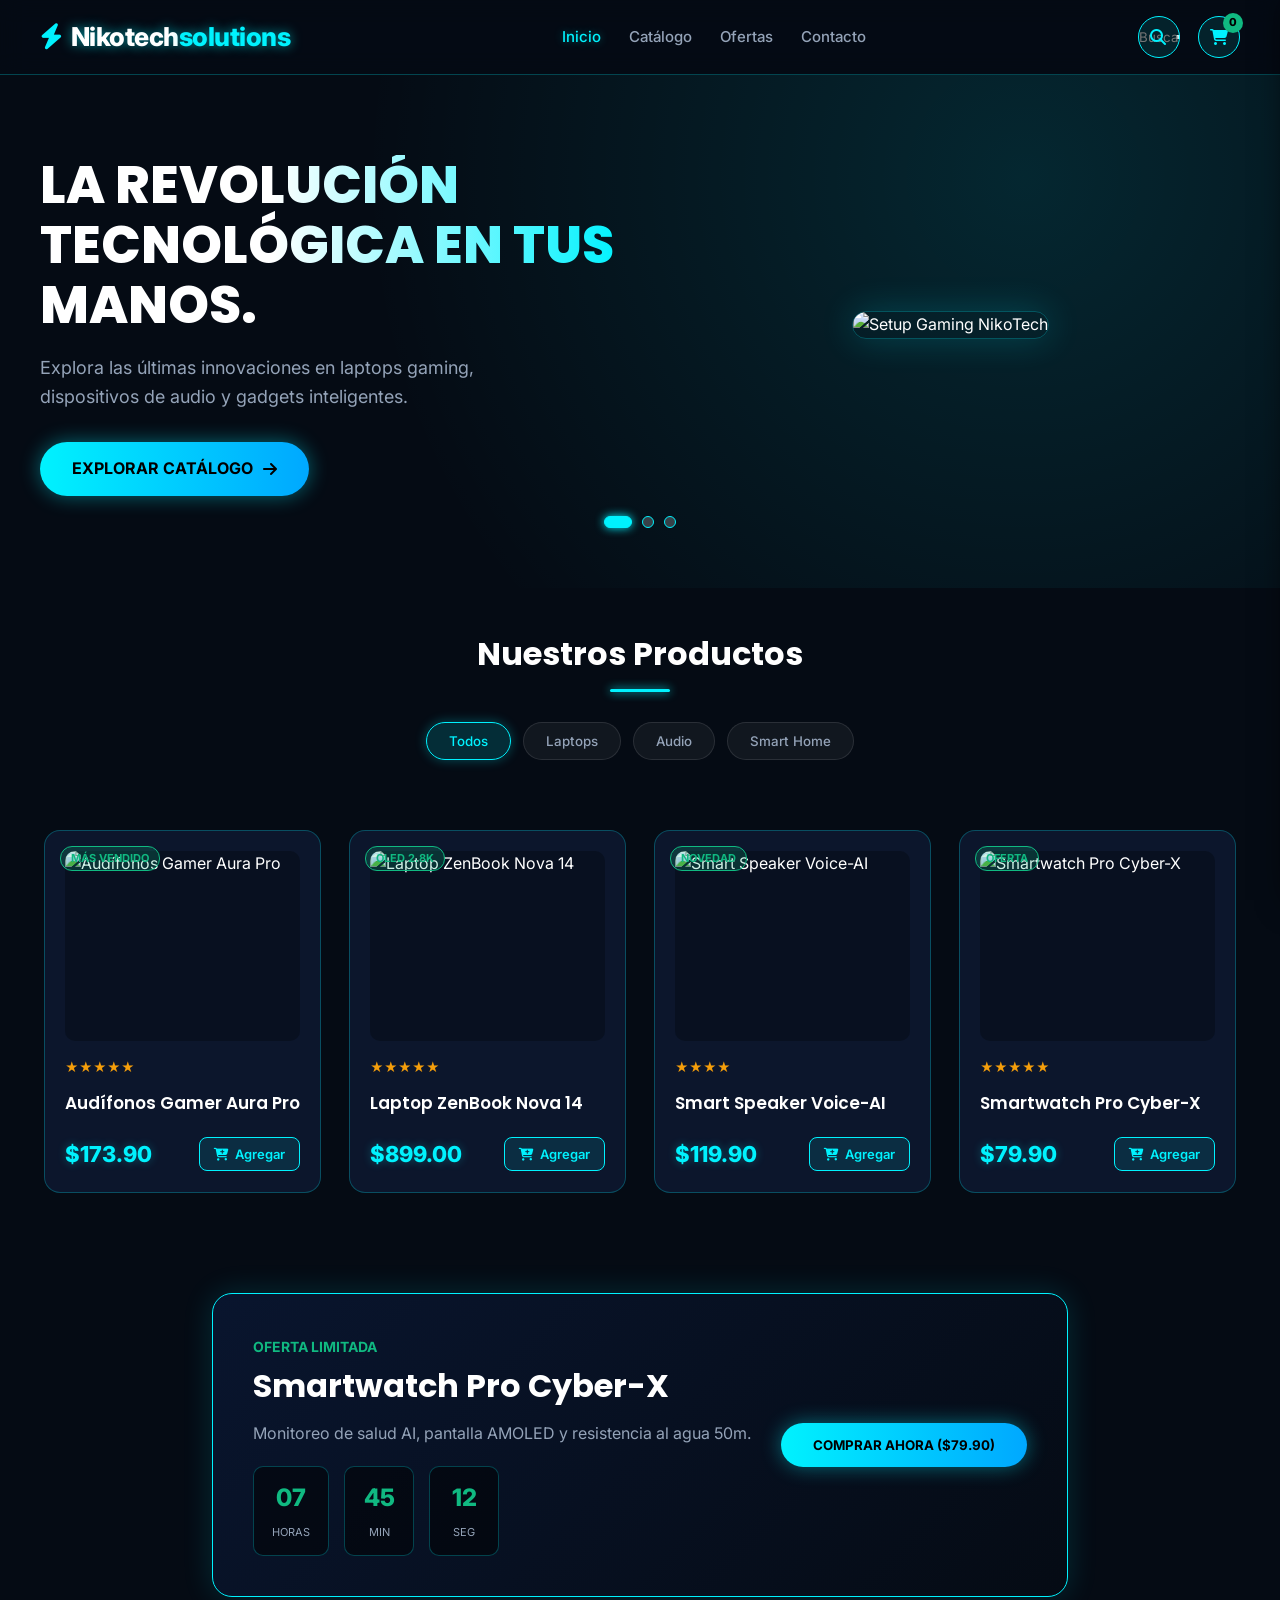
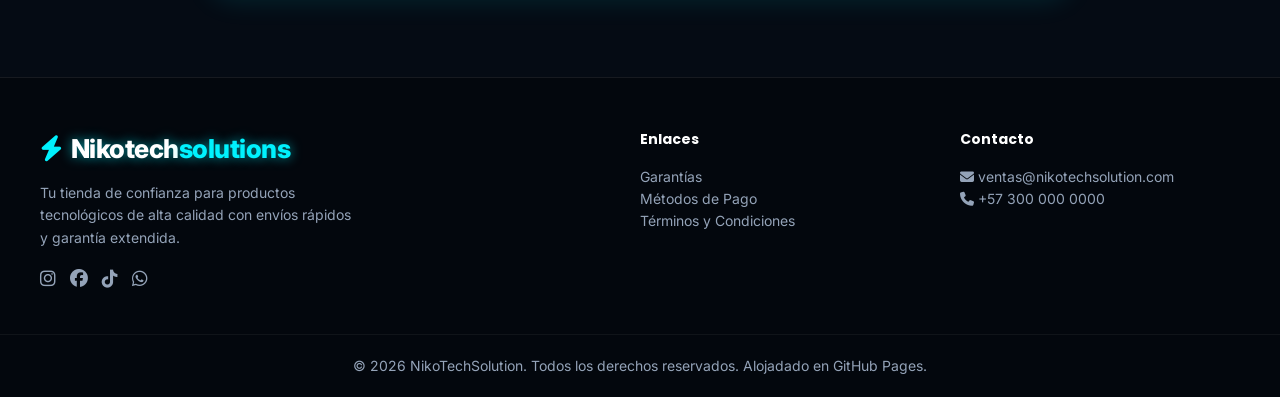
==== commit 9c75c390: "index.html" ====
--- a/index.html
+++ b/index.html
@@ -37,9 +37,11 @@
         <div class="header-actions">
             <!-- Buscador (Lupita) -->
             <div class="search-box">
-                <i class="fa-solid fa-magnifying-glass"></i>
-                <input type="text" id="searchInput" placeholder="Buscar..." onkeyup="filterProducts()">
-            </div>
+                  <button class="search-btn" type="button">
+                    <i class="fa-solid fa-magnifying-glass"></i>
+                  </button>
+                  <input type="text" class="search-input" placeholder="Buscar...">
+                </div>
 
             <!-- Carrito -->
             <div class="cart-btn" onclick="toggleCart()">
--- a/styles.css
+++ b/styles.css
@@ -1,556 +1,888 @@
-/* =========================================================
-   ESTILOS GLOBALES - NIKOTECHSOLUTIONS
-   ========================================================= */
 :root {
-    --bg-dark: #050b14;
-    --bg-card: #0c162c;
-    --bg-card-hover: #12203f;
-    --accent-cyan: #00f2fe;
-    --accent-green: #10b981;
-    --accent-purple: #a855f7;
-    --text-main: #ffffff;
-    --text-muted: #94a3b8;
-    --border-glow: rgba(0, 242, 254, 0.25);
-    --border-glow-hover: rgba(0, 242, 254, 0.8);
-}
-
+  --bg-dark: #050b14;
+  --bg-card: #0c162c;
+  --bg-card-hover: #12203f;
+  --accent-cyan: #00f2fe;
+  --accent-green: #10b981;
+  --accent-purple: #a855f7;
+  --text-main: #ffffff;
+  --text-muted: #94a3b8;
+  --border-glow: rgba(0, 242, 254, 0.25);
+  --border-glow-hover: rgba(0, 242, 254, 0.8);
+}
 * {
-    margin: 0;
-    padding: 0;
-    box-sizing: border-box;
-    font-family: 'Inter', sans-serif;
-}
-
+  margin: 0;
+  padding: 0;
+  box-sizing: border-box;
+  font-family: "Inter", sans-serif;
+}
 body {
-    background-color: var(--bg-dark);
-    color: var(--text-main);
-    overflow-x: hidden;
-    line-height: 1.6;
-    display: flex;
+  background-color: var(--bg-dark);
+  color: var(--text-main);
+  overflow-x: hidden;
+  line-height: 1.6;
+  display: flex;
+  flex-direction: column;
+  min-height: 100vh;
+}
+h1,
+h2,
+h3,
+h4,
+.brand-logo {
+  font-family: "Poppins", sans-serif;
+}
+.container {
+  max-width: 1240px;
+  margin: 0 auto;
+  padding: 0 20px;
+}
+
+main {
+  flex: 1;
+}
+
+/* =========================================================
+   TÍTULOS DE PÁGINA (usado en catálogo, ofertas, contacto)
+   ========================================================= */
+.page-header {
+  padding: 60px 0 30px;
+  text-align: center;
+  background: radial-gradient(
+    circle at 50% 0%,
+    rgba(0, 242, 254, 0.15) 0%,
+    transparent 70%
+  );
+}
+.page-header h1 {
+  font-size: 42px;
+  font-weight: 800;
+  margin-bottom: 10px;
+}
+.page-header p {
+  color: var(--text-muted);
+  font-size: 16px;
+}
+@media (max-width: 768px) {
+  .brand-logo {
+    font-size: 18px;
+  }
+  .page-header h1 {
+    font-size: 30px;
+  }
+}
+/* =========================================================
+   ANIMACIONES DEL BANNER PRINCIPAL (HERO)
+   ========================================================= */
+@keyframes fadeInUp {
+  from {
+    opacity: 0;
+    transform: translateY(30px);
+  }
+  to {
+    opacity: 1;
+    transform: translateY(0);
+  }
+}
+@keyframes floatImage {
+  0% {
+    transform: translateY(0px);
+    box-shadow: 0 0 35px rgba(0, 242, 254, 0.2);
+  }
+  50% {
+    transform: translateY(-15px);
+    box-shadow: 0 0 50px rgba(0, 242, 254, 0.5);
+  }
+  100% {
+    transform: translateY(0px);
+    box-shadow: 0 0 35px rgba(0, 242, 254, 0.2);
+  }
+}
+@keyframes neonPulse {
+  0% {
+    box-shadow: 0 0 15px rgba(0, 242, 254, 0.4);
+  }
+  50% {
+    box-shadow:
+      0 0 30px rgba(0, 242, 254, 0.8),
+      0 0 10px rgba(255, 255, 255, 0.6);
+  }
+  100% {
+    box-shadow: 0 0 15px rgba(0, 242, 254, 0.4);
+  }
+}
+.hero-text .btn-primary {
+  animation:
+    fadeInUp 0.8s ease-out 0.4s forwards,
+    neonPulse 2.5s infinite 1.2s;
+  opacity: 0;
+}
+/* =========================================================
+   MENÚ HAMBURGUESA RESPONSIVO (SOLO CELULARES)
+   ========================================================= */
+.mobile-menu-btn {
+  display: none !important;
+}
+@media (max-width: 768px) {
+  .mobile-menu-btn {
+    display: block !important;
+    background: none;
+    border: none;
+    color: var(--accent-cyan);
+    font-size: 22px;
+    cursor: pointer;
+    padding: 5px;
+  }
+  .nav-links {
+    display: flex !important;
     flex-direction: column;
-    min-height: 100vh;
-}
-
-main {
-    flex: 1;
-}
-
-h1, h2, h3, h4, .brand-logo {
-    font-family: 'Poppins', sans-serif;
-}
-
-.container {
-    max-width: 1240px;
-    margin: 0 auto;
-    padding: 0 20px;
-}
-
-/* Header */
+    position: fixed;
+    top: 60px;
+    left: 0;
+    width: 100%;
+    background: rgba(5, 11, 20, 0.98);
+    backdrop-filter: blur(15px);
+    border-bottom: 1px solid var(--border-glow);
+    padding: 25px 0;
+    gap: 20px;
+    text-align: center;
+
+    opacity: 0;
+    visibility: hidden;
+    pointer-events: none;
+    transform: translateY(-15px);
+    transition: all 0.3s ease-in-out;
+    z-index: 9999;
+  }
+  .nav-links.active {
+    opacity: 1 !important;
+    visibility: visible !important;
+    pointer-events: auto !important;
+    transform: translateY(0) !important;
+  }
+  .nav-links li a {
+    font-size: 18px;
+    color: #fff;
+    display: block;
+    padding: 8px 0;
+  }
+}
+.hero-slider {
+  position: relative;
+  width: 100%;
+}
+.slide {
+  display: none;
+  opacity: 0;
+  transition: opacity 0.6s ease-in-out;
+}
+.slide.active {
+  display: block;
+  opacity: 1;
+}
+.slider-dots {
+  display: flex;
+  justify-content: center;
+  gap: 10px;
+  margin-top: 20px;
+}
+.dot {
+  width: 12px;
+  height: 12px;
+  background: rgba(255, 255, 255, 0.2);
+  border: 1px solid var(--accent-cyan);
+  border-radius: 50%;
+  cursor: pointer;
+  transition: all 0.3s ease;
+}
+.dot.active,
+.dot:hover {
+  background: var(--accent-cyan);
+  box-shadow: 0 0 10px var(--accent-cyan);
+  width: 28px;
+  border-radius: 10px;
+}
+
+/* =========================================================
+   NAVEGACIÓN Y HEADER (menú, logo, buscador, carrito)
+   ========================================================= */
 header {
-    position: sticky;
-    top: 0;
-    z-index: 100;
-    background: rgba(5, 11, 20, 0.85);
-    backdrop-filter: blur(12px);
-    border-bottom: 1px solid var(--border-glow);
-    padding: 16px 0;
-}
-
+  position: sticky;
+  top: 0;
+  z-index: 100;
+  background: rgba(5, 11, 20, 0.85);
+  backdrop-filter: blur(12px);
+  border-bottom: 1px solid var(--border-glow);
+  padding: 16px 0;
+}
 .nav-container {
-    display: flex;
-    justify-content: space-between;
-    align-items: center;
-}
-
+  display: flex;
+  justify-content: space-between;
+  align-items: center;
+}
 .brand-logo {
-    font-size: 24px;
-    font-weight: 800;
-    color: #fff;
-    text-decoration: none;
+  font-size: 26px;
+  font-weight: 800;
+  color: #fff;
+  text-decoration: none;
+  display: flex;
+  align-items: center;
+  gap: 8px;
+  letter-spacing: -0.5px;
+}
+.brand-logo span {
+  color: var(--accent-cyan);
+  text-shadow: 0 0 12px rgba(0, 242, 254, 0.6);
+}
+.nav-links {
+  display: flex;
+  list-style: none;
+  gap: 28px;
+}
+.nav-links a {
+  color: var(--text-muted);
+  text-decoration: none;
+  font-weight: 500;
+  font-size: 15px;
+  transition: all 0.3s ease;
+}
+.nav-links a:hover,
+.nav-links a.active {
+  color: var(--accent-cyan);
+  text-shadow: 0 0 8px rgba(0, 242, 254, 0.4);
+}
+.header-actions {
+  display: flex;
+  align-items: center;
+  gap: 18px;
+}
+/* =========================================================
+   BUSCADOR COMPACTO (LUPITA DESPLEGABLE GLOBAL)
+   ========================================================= */
+.search-box {
+    position: relative;
+    width: 42px;
+    height: 42px;
     display: flex;
     align-items: center;
-    gap: 10px;
-}
-
-.nav-links {
-    display: flex;
-    list-style: none;
-    gap: 28px;
-}
-
-.nav-links a {
-    color: var(--text-muted);
-    text-decoration: none;
-    font-weight: 500;
-    font-size: 15px;
-    transition: 0.3s;
-}
-
-.nav-links a:hover, .nav-links a.active {
+    justify-content: flex-end; /* Mantiene la expansión hacia la izquierda */
+}
+
+/* Icono de la lupita */
+.search-box i {
+    position: absolute;
+    right: 14px;
+    top: 50%;
+    transform: translateY(-50%);
     color: var(--accent-cyan);
-    text-shadow: 0 0 8px rgba(0, 242, 254, 0.4);
-}
-
-.header-actions {
-    display: flex;
-    align-items: center;
-    gap: 18px;
-}
-
-.cart-btn {
+    font-size: 16px;
+    pointer-events: none;
+    z-index: 2;
+    transition: all 0.3s ease;
+}
+
+/* Input colapsado como botón circular */
+.search-box input {
+    width: 42px;
+    height: 42px;
+    padding: 0;
+    border-radius: 50%;
     background: rgba(0, 242, 254, 0.1);
     border: 1px solid var(--accent-cyan);
-    color: var(--accent-cyan);
-    width: 42px;
-    height: 42px;
-    border-radius: 50%;
-    display: flex;
-    align-items: center;
-    justify-content: center;
+    color: transparent; /* Oculta el texto de placeholder mientras está cerrado */
     cursor: pointer;
-    position: relative;
-    transition: 0.3s;
-}
-
+    outline: none;
+    transition: all 0.4s cubic-bezier(0.4, 0, 0.2, 1);
+    position: absolute;
+    right: 0;
+}
+
+/* Efecto Hover */
+.search-box input:hover {
+    box-shadow: 0 0 12px rgba(0, 242, 254, 0.4);
+}
+
+/* Al hacer clic (Focus): la barra se despliega */
+.search-box input:focus {
+    width: 220px; /* Ancho expandido para escribir */
+    border-radius: 20px;
+    padding: 8px 38px 8px 16px; /* Espacio interno para que el texto no toque la lupita */
+    color: #ffffff;
+    background: #0c162c;
+    box-shadow: 0 0 15px rgba(0, 242, 254, 0.5);
+    cursor: text;
+}
+.cart-btn {
+  background: rgba(0, 242, 254, 0.1);
+  border: 1px solid var(--accent-cyan);
+  color: var(--accent-cyan);
+  width: 42px;
+  height: 42px;
+  border-radius: 50%;
+  display: flex;
+  align-items: center;
+  justify-content: center;
+  cursor: pointer;
+  position: relative;
+  transition: 0.3s;
+}
 .cart-btn:hover {
-    background: var(--accent-cyan);
-    color: #000;
-    box-shadow: 0 0 15px rgba(0, 242, 254, 0.6);
-}
-
+  background: var(--accent-cyan);
+  color: #000;
+  box-shadow: 0 0 15px rgba(0, 242, 254, 0.6);
+}
 .cart-count {
-    position: absolute;
-    top: -4px;
-    right: -4px;
-    background: var(--accent-green);
-    color: #000;
-    font-size: 11px;
-    font-weight: 800;
-    width: 20px;
-    height: 20px;
-    border-radius: 50%;
-    display: flex;
-    align-items: center;
-    justify-content: center;
-}
-
+  position: absolute;
+  top: -4px;
+  right: -4px;
+  background: var(--accent-green);
+  color: #000;
+  font-size: 11px;
+  font-weight: 800;
+  width: 20px;
+  height: 20px;
+  border-radius: 50%;
+  display: flex;
+  align-items: center;
+  justify-content: center;
+}
+/* =========================================================
+   BANNER PRINCIPAL (HERO)
+   ========================================================= */
+.hero {
+  padding: 80px 0 60px;
+  position: relative;
+  background: radial-gradient(
+    circle at 80% 20%,
+    rgba(0, 242, 254, 0.12) 0%,
+    transparent 60%
+  );
+}
+.hero-grid {
+  display: grid;
+  grid-template-columns: 1fr 1fr;
+  gap: 40px;
+  align-items: center;
+}
+.hero-text h1 {
+  font-size: 52px;
+  font-weight: 800;
+  line-height: 1.15;
+  margin-bottom: 20px;
+  background: linear-gradient(90deg, #ffffff 40%, var(--accent-cyan) 100%);
+  -webkit-background-clip: text;
+  -webkit-text-fill-color: transparent;
+  animation: fadeInUp 0.8s ease-out forwards;
+}
+.hero-text p {
+  color: var(--text-muted);
+  font-size: 18px;
+  margin-bottom: 30px;
+  max-width: 500px;
+  animation: fadeInUp 0.8s ease-out 0.2s forwards;
+  opacity: 0;
+}
+.btn-primary {
+  display: inline-flex;
+  align-items: center;
+  gap: 10px;
+  background: linear-gradient(90deg, var(--accent-cyan), #00a8ff);
+  color: #000;
+  font-weight: 700;
+  padding: 14px 32px;
+  border-radius: 30px;
+  text-decoration: none;
+  box-shadow: 0 0 20px rgba(0, 242, 254, 0.4);
+  transition: 0.3s;
+  border: none;
+  cursor: pointer;
+}
+.btn-primary:hover {
+  transform: translateY(-2px);
+  box-shadow: 0 0 30px rgba(0, 242, 254, 0.8);
+}
+.hero-image {
+  position: relative;
+  text-align: center;
+}
+.hero-image img {
+  width: 100%;
+  max-width: 520px;
+  border-radius: 20px;
+  border: 1px solid var(--border-glow);
+  box-shadow: 0 0 35px rgba(0, 242, 254, 0.2);
+  object-fit: cover;
+  animation: floatImage 4s ease-in-out infinite;
+}
+/* =========================================================
+   CATEGORÍAS, FILTROS Y GRILLA DE PRODUCTOS
+   ========================================================= */
+.section-title {
+  font-size: 32px;
+  font-weight: 700;
+  margin-bottom: 30px;
+  text-align: center;
+  position: relative;
+}
+.section-title::after {
+  content: "";
+  display: block;
+  width: 60px;
+  height: 3px;
+  background: var(--accent-cyan);
+  margin: 10px auto 0;
+  border-radius: 2px;
+  box-shadow: 0 0 10px var(--accent-cyan);
+}
+.categories {
+  padding: 40px 0;
+}
+.category-filters {
+  display: flex;
+  justify-content: center;
+  gap: 12px;
+  margin-bottom: 40px;
+  flex-wrap: wrap;
+}
+.filter-btn {
+  background: rgba(255, 255, 255, 0.05);
+  border: 1px solid rgba(255, 255, 255, 0.1);
+  color: var(--text-muted);
+  padding: 10px 22px;
+  border-radius: 20px;
+  cursor: pointer;
+  font-weight: 500;
+  transition: 0.3s;
+}
+.filter-btn.active,
+.filter-btn:hover {
+  background: rgba(0, 242, 254, 0.15);
+  border-color: var(--accent-cyan);
+  color: var(--accent-cyan);
+  box-shadow: 0 0 12px rgba(0, 242, 254, 0.3);
+}
+.products-grid {
+  display: grid;
+
+  grid-template-columns: repeat(auto-fill, minmax(260px, 1fr));
+  gap: 28px;
+  width: 100%;
+  padding: 30px 0 60px;
+  box-sizing: border-box;
+}
+.product-card {
+  background: var(--bg-card);
+  border: 1px solid var(--border-glow);
+  border-radius: 16px;
+  padding: 20px;
+  transition: all 0.3s ease;
+  display: flex;
+  flex-direction: column;
+  justify-content: space-between;
+  position: relative;
+  overflow: hidden;
+  max-width: 100%;
+}
+@media (min-width: 1024px) {
+  .products-grid {
+    grid-template-columns: repeat(4, 1fr);
+  }
+}
+@media (min-width: 769px) and (max-width: 1023px) {
+  .products-grid {
+    grid-template-columns: repeat(3, 1fr);
+  }
+}
+@media (max-width: 768px) {
+  .products-grid {
+    grid-template-columns: repeat(auto-fill, minmax(220px, 1fr));
+    gap: 16px;
+  }
+}
+.product-card:hover {
+  transform: translateY(-6px);
+  background: var(--bg-card-hover);
+  border-color: var(--border-glow-hover);
+  box-shadow: 0 10px 25px rgba(0, 242, 254, 0.25);
+}
+.product-badge {
+  position: absolute;
+  top: 15px;
+  left: 15px;
+  background: rgba(16, 185, 129, 0.2);
+  border: 1px solid var(--accent-green);
+  color: var(--accent-green);
+  font-size: 11px;
+  font-weight: 700;
+  padding: 3px 10px;
+  border-radius: 12px;
+  text-transform: uppercase;
+}
+.product-img {
+  width: 100%;
+  height: 190px;
+  object-fit: cover;
+  border-radius: 10px;
+  margin-bottom: 16px;
+  background: #081020;
+}
+.product-title {
+  font-size: 17px;
+  font-weight: 600;
+  margin-bottom: 8px;
+  color: #fff;
+}
+.product-rating {
+  color: #f59e0b;
+  font-size: 13px;
+  margin-bottom: 12px;
+}
+.product-bottom {
+  display: flex;
+  justify-content: space-between;
+  align-items: center;
+  margin-top: 12px;
+}
+.product-price {
+  font-size: 22px;
+  font-weight: 800;
+  color: var(--accent-cyan);
+  text-shadow: 0 0 10px rgba(0, 242, 254, 0.3);
+}
+.add-cart-btn {
+  background: rgba(0, 242, 254, 0.1);
+  border: 1px solid var(--accent-cyan);
+  color: var(--accent-cyan);
+  padding: 8px 14px;
+  border-radius: 8px;
+  cursor: pointer;
+  font-weight: 600;
+  font-size: 13px;
+  transition: 0.3s;
+  display: flex;
+  align-items: center;
+  gap: 6px;
+}
+.add-cart-btn:hover {
+  background: var(--accent-cyan);
+  color: #000;
+  box-shadow: 0 0 12px rgba(0, 242, 254, 0.6);
+}
+/* =========================================================
+   OFERTA DEL DÍA CON CONTADOR
+   ========================================================= */
+.deal-banner {
+  background: linear-gradient(135deg, #09152e 0%, #050b14 100%);
+  border: 1px solid var(--accent-cyan);
+  border-radius: 20px;
+  padding: 40px;
+  margin-bottom: 80px;
+  display: flex;
+  justify-content: space-between;
+  align-items: center;
+  box-shadow: 0 0 30px rgba(0, 242, 254, 0.15);
+  flex-wrap: wrap;
+  gap: 30px;
+}
+.deal-info h3 {
+  font-size: 32px;
+  color: #fff;
+  margin-bottom: 10px;
+}
+.countdown {
+  display: flex;
+  gap: 15px;
+  margin-top: 20px;
+}
+.time-box {
+  background: rgba(0, 0, 0, 0.5);
+  border: 1px solid var(--border-glow);
+  padding: 12px 18px;
+  border-radius: 10px;
+  text-align: center;
+  min-width: 70px;
+}
+.time-box span {
+  font-size: 24px;
+  font-weight: 800;
+  color: var(--accent-green);
+  display: block;
+}
+.time-box label {
+  font-size: 11px;
+  color: var(--text-muted);
+  text-transform: uppercase;
+}
 /* =========================================================
    MODAL DEL CARRITO DE COMPRAS (drawer lateral)
    Debe existir en TODAS las páginas junto con el HTML
    del #cartModal para que el carrito funcione igual en todas.
    ========================================================= */
 .cart-modal {
+  position: fixed;
+  top: 0;
+  right: -420px;
+  width: 400px;
+  height: 100vh;
+  background: #091326;
+  border-left: 1px solid var(--accent-cyan);
+  box-shadow: -10px 0 30px rgba(0, 0, 0, 0.8);
+  z-index: 1000;
+  transition: 0.4s ease;
+  display: flex;
+  flex-direction: column;
+  padding: 24px;
+}
+.cart-modal.open {
+  right: 0;
+}
+.cart-header {
+  display: flex;
+  justify-content: space-between;
+  align-items: center;
+  padding-bottom: 20px;
+  border-bottom: 1px solid rgba(255, 255, 255, 0.1);
+}
+.close-cart {
+  background: none;
+  border: none;
+  color: #fff;
+  font-size: 20px;
+  cursor: pointer;
+}
+.cart-items {
+  flex-grow: 1;
+  overflow-y: auto;
+  margin: 20px 0;
+  display: flex;
+  flex-direction: column;
+  gap: 15px;
+}
+.cart-item {
+  display: flex;
+  align-items: center;
+  gap: 12px;
+  background: rgba(255, 255, 255, 0.03);
+  padding: 10px;
+  border-radius: 8px;
+}
+.cart-item img {
+  width: 50px;
+  height: 50px;
+  object-fit: cover;
+  border-radius: 6px;
+}
+.cart-item-details {
+  flex-grow: 1;
+}
+.cart-item-title {
+  font-size: 14px;
+  font-weight: 600;
+}
+.cart-item-price {
+  font-size: 13px;
+  color: var(--accent-cyan);
+}
+.remove-item {
+  color: #ef4444;
+  cursor: pointer;
+  font-size: 14px;
+}
+.cart-footer {
+  border-top: 1px solid rgba(255, 255, 255, 0.1);
+  padding-top: 20px;
+}
+.cart-total {
+  display: flex;
+  justify-content: space-between;
+  font-size: 20px;
+  font-weight: 700;
+  margin-bottom: 20px;
+}
+.btn-whatsapp {
+  background: #25d366;
+  color: #fff;
+  width: 100%;
+  padding: 14px;
+  border-radius: 10px;
+  border: none;
+  font-weight: 700;
+  font-size: 16px;
+  cursor: pointer;
+  display: flex;
+  align-items: center;
+  justify-content: center;
+  gap: 10px;
+  transition: 0.3s;
+}
+.btn-whatsapp:hover {
+  background: #1ebc57;
+  box-shadow: 0 0 15px rgba(37, 211, 102, 0.5);
+}
+/* =========================================================
+   FOOTER
+   ========================================================= */
+footer {
+  background: #03070d;
+  border-top: 1px solid rgba(255, 255, 255, 0.08);
+  padding: 50px 0 20px;
+  color: var(--text-muted);
+  font-size: 14px;
+}
+.footer-grid {
+  display: grid;
+  grid-template-columns: 2fr 1fr 1fr;
+  gap: 40px;
+  margin-bottom: 40px;
+}
+.footer-about p {
+  margin-top: 12px;
+  max-width: 320px;
+}
+.social-icons {
+  display: flex;
+  gap: 14px;
+  margin-top: 16px;
+}
+.social-icons a {
+  color: var(--text-muted);
+  font-size: 18px;
+  transition: 0.3s;
+}
+.social-icons a:hover {
+  color: var(--accent-cyan);
+}
+.footer-bottom {
+  text-align: center;
+  padding-top: 20px;
+  border-top: 1px solid rgba(255, 255, 255, 0.05);
+}
+/* Menú desplegable móvil: abre/cierra con toggleMobileMenu() en el JS */
+@media (max-width: 768px) {
+  .nav-links {
+    display: flex !important;
+    flex-direction: column;
     position: fixed;
-    top: 0;
-    right: -420px;
-    width: 400px;
-    height: 100vh;
-    background: #091326;
-    border-left: 1px solid var(--accent-cyan);
-    box-shadow: -10px 0 30px rgba(0, 0, 0, 0.8);
-    z-index: 1000;
-    transition: 0.4s ease;
-    display: flex;
-    flex-direction: column;
-    padding: 24px;
-}
-
-.cart-modal.open {
-    right: 0;
-}
-
-.cart-header {
-    display: flex;
-    justify-content: space-between;
-    align-items: center;
-    padding-bottom: 20px;
-    border-bottom: 1px solid rgba(255, 255, 255, 0.1);
-}
-
-.close-cart {
-    background: none;
-    border: none;
+    top: 60px;
+    left: 0;
+    width: 100%;
+    background: rgba(5, 11, 20, 0.98);
+    backdrop-filter: blur(15px);
+    border-bottom: 1px solid var(--border-glow);
+    padding: 25px 0;
+    gap: 20px;
+    text-align: center;
+
+    opacity: 0;
+    visibility: hidden;
+    pointer-events: none;
+    transform: translateY(-15px);
+    transition: all 0.3s ease-in-out;
+    z-index: 9999;
+  }
+  .nav-links.active {
+    opacity: 1 !important;
+    visibility: visible !important;
+    pointer-events: auto !important;
+    transform: translateY(0) !important;
+  }
+  .nav-links li a {
+    font-size: 18px;
     color: #fff;
+    display: block;
+    padding: 8px 0;
+  }
+}
+
+/* =========================================================
+   RESPONSIVO GENERAL (menos de 768px)
+   ========================================================= */
+@media (max-width: 768px) {
+  header {
+    padding: 10px 0;
+  }
+  .brand-logo {
     font-size: 20px;
-    cursor: pointer;
-}
-
-.cart-items {
-    flex-grow: 1;
-    overflow-y: auto;
-    margin: 20px 0;
-    display: flex;
-    flex-direction: column;
-    gap: 15px;
-}
-
-.cart-item {
-    display: flex;
-    align-items: center;
-    gap: 12px;
-    background: rgba(255, 255, 255, 0.03);
-    padding: 10px;
-    border-radius: 8px;
-}
-
-.cart-item img {
-    width: 50px;
-    height: 50px;
-    object-fit: cover;
-    border-radius: 6px;
-}
-
-.cart-item-details {
-    flex-grow: 1;
-}
-
-.cart-item-title {
-    font-size: 14px;
-    font-weight: 600;
-}
-
-.cart-item-price {
+    gap: 5px;
+  }
+  .header-actions {
+    gap: 10px;
+    flex: 1;
+    justify-content: flex-end;
+  }
+  .search-box {
+    flex: 1;
+    max-width: 200px;
+  }
+  .search-box input {
+    width: 100%;
     font-size: 13px;
-    color: var(--accent-cyan);
-}
-
-.remove-item {
-    color: #ef4444;
-    cursor: pointer;
-    font-size: 14px;
-}
-
-.cart-footer {
-    border-top: 1px solid rgba(255, 255, 255, 0.1);
-    padding-top: 20px;
-}
-
-.cart-total {
-    display: flex;
-    justify-content: space-between;
-    font-size: 20px;
-    font-weight: 700;
-    margin-bottom: 20px;
-}
-
-.btn-whatsapp {
-    background: #25d366;
-    color: #fff;
+    padding: 7px 12px 7px 30px;
+  }
+  .search-box input:focus {
     width: 100%;
-    padding: 14px;
-    border-radius: 10px;
-    border: none;
-    font-weight: 700;
+    border-color: var(--accent-cyan);
+  }
+  .hero {
+    padding: 50px 0;
+  }
+  .hero-grid {
+    grid-template-columns: 1fr;
+    text-align: center;
+    gap: 30px;
+  }
+  .hero-text h1 {
+    font-size: 36px;
+  }
+  .hero-text p {
+    margin: 0 auto 25px;
     font-size: 16px;
-    cursor: pointer;
-    display: flex;
-    align-items: center;
+  }
+  .hero-image img {
+    max-width: 90%;
+  }
+  .section-title {
+    font-size: 26px;
+  }
+  .category-filters {
+    gap: 8px;
+  }
+  .filter-btn {
+    padding: 8px 16px;
+    font-size: 13px;
+  }
+  .deal-banner {
+    padding: 25px;
+    text-align: center;
     justify-content: center;
-    gap: 10px;
-    transition: 0.3s;
-}
-
-.btn-whatsapp:hover {
-    background: #1ebc57;
-    box-shadow: 0 0 15px rgba(37, 211, 102, 0.5);
-}
-
-@media (max-width: 768px) {
-    .cart-modal {
-        width: 100%;
-        right: -100%;
-    }
-}
-
-/* Títulos de sección */
-.page-header {
-    padding: 60px 0 30px;
+  }
+  .deal-info h3 {
+    font-size: 24px;
+  }
+  .countdown {
+    justify-content: center;
+  }
+  .cart-modal {
+    width: 100%;
+    right: -100%;
+  }
+  .footer-grid {
+    grid-template-columns: 1fr;
+    gap: 30px;
     text-align: center;
-    background: radial-gradient(circle at 50% 0%, rgba(0, 242, 254, 0.15) 0%, transparent 70%);
-}
-
-.page-header h1 {
-    font-size: 42px;
-    font-weight: 800;
-    margin-bottom: 10px;
-}
-
-.page-header p {
-    color: var(--text-muted);
-    font-size: 16px;
-}
-
-/* Tarjetas de Producto */
-.products-grid {
-    display: grid;
-    grid-template-columns: repeat(auto-fill, minmax(260px, 1fr));
-    gap: 28px;
-    padding: 40px 0 80px;
-}
-
-.product-card {
-    background: var(--bg-card);
-    border: 1px solid var(--border-glow);
-    border-radius: 16px;
-    padding: 20px;
-    transition: 0.3s ease;
-    display: flex;
-    flex-direction: column;
-    justify-content: space-between;
-    position: relative;
-}
-
-.product-card:hover {
-    transform: translateY(-6px);
-    background: var(--bg-card-hover);
-    border-color: var(--border-glow-hover);
-    box-shadow: 0 10px 25px rgba(0, 242, 254, 0.25);
-}
-
-.product-badge {
-    position: absolute;
-    top: 15px;
-    left: 15px;
-    background: rgba(16, 185, 129, 0.2);
-    border: 1px solid var(--accent-green);
-    color: var(--accent-green);
-    font-size: 11px;
-    font-weight: 700;
-    padding: 3px 10px;
-    border-radius: 12px;
-}
-
-.product-img {
-    width: 100%;
-    height: 190px;
-    object-fit: cover;
-    border-radius: 10px;
-    margin-bottom: 16px;
-}
-
-.product-title {
-    font-size: 17px;
-    font-weight: 600;
-    margin-bottom: 8px;
-}
-
-.product-bottom {
-    display: flex;
-    justify-content: space-between;
-    align-items: center;
-    margin-top: 12px;
-}
-
-.product-price {
-    font-size: 22px;
-    font-weight: 800;
-    color: var(--accent-cyan);
-}
-
-.btn-primary {
-    display: inline-flex;
-    align-items: center;
-    gap: 10px;
-    background: linear-gradient(90deg, var(--accent-cyan), #00a8ff);
-    color: #000;
-    font-weight: 700;
-    padding: 12px 28px;
-    border-radius: 30px;
-    text-decoration: none;
-    box-shadow: 0 0 20px rgba(0, 242, 254, 0.4);
-    border: none;
-    cursor: pointer;
-}
-
-/* Footer */
-footer {
-    background: #03070d;
-    border-top: 1px solid rgba(255, 255, 255, 0.08);
-    padding: 40px 0 20px;
-    color: var(--text-muted);
-    font-size: 14px;
-}
-
-.footer-bottom {
-    text-align: center;
-    padding-top: 20px;
-    border-top: 1px solid rgba(255, 255, 255, 0.05);
-}
-
-/* Responsivo */
-@media (max-width: 768px) {
-    .brand-logo { font-size: 18px; }
-    .page-header h1 { font-size: 30px; }
-}
-
-/* =========================================================
-   ANIMACIONES PARA EL BANNER PRINCIPAL (HERO)
-   ========================================================= */
-
-/* 1. Definición de fotogramas clave (Keyframes) */
-
-/* Entrada suave desde abajo */
-@keyframes fadeInUp {
-    from {
-        opacity: 0;
-        transform: translateY(30px);
-    }
-    to {
-        opacity: 1;
-        transform: translateY(0);
-    }
-}
-
-/* Efecto levitación flotante */
-@keyframes floatImage {
-    0% {
-        transform: translateY(0px);
-        box-shadow: 0 0 35px rgba(0, 242, 254, 0.2);
-    }
-    50% {
-        transform: translateY(-15px);
-        box-shadow: 0 0 50px rgba(0, 242, 254, 0.5); /* Aumenta el resplandor neón al subir */
-    }
-    100% {
-        transform: translateY(0px);
-        box-shadow: 0 0 35px rgba(0, 242, 254, 0.2);
-    }
-}
-
-/* Pulso de luz neón para el botón */
-@keyframes neonPulse {
-    0% {
-        box-shadow: 0 0 15px rgba(0, 242, 254, 0.4);
-    }
-    50% {
-        box-shadow: 0 0 30px rgba(0, 242, 254, 0.8), 0 0 10px rgba(255, 255, 255, 0.6);
-    }
-    100% {
-        box-shadow: 0 0 15px rgba(0, 242, 254, 0.4);
-    }
-}
-
-/* 2. Aplicación de animaciones a los elementos */
-
-.hero-text h1 {
-    animation: fadeInUp 0.8s ease-out forwards;
-}
-
-.hero-text p {
-    animation: fadeInUp 0.8s ease-out 0.2s forwards; /* Retardo de 0.2s */
-    opacity: 0; /* Oculto hasta que inicia la animación */
-}
-
-.hero-text .btn-primary {
-    animation: fadeInUp 0.8s ease-out 0.4s forwards, neonPulse 2.5s infinite 1.2s; /* Se combina con el pulso continuo */
-    opacity: 0;
-}
-
-.hero-image img {
-    animation: floatImage 4s ease-in-out infinite; /* Flota de manera continua infinitamente */
-}
-/* =========================================================
-   ESTILOS PARA EL SLIDER AUTOMÁTICO DE HERO
-   ========================================================= */
-.hero-slider {
-    position: relative;
-    overflow: hidden;
-}
-
-.slide {
-    display: none;
-    opacity: 0;
-    transition: opacity 0.8s ease-in-out;
-}
-
-.slide.active {
-    display: block;
-    opacity: 1;
-}
-
-/* Indicadores de navegación (Puntos) */
-.slider-dots {
-    display: flex;
+  }
+  .footer-about p {
+    margin: 12px auto 0;
+  }
+  .social-icons {
     justify-content: center;
-    gap: 10px;
-    margin-top: 30px;
-}
-
-.dot {
-    width: 12px;
-    height: 12px;
-    background: rgba(255, 255, 255, 0.2);
-    border: 1px solid var(--accent-cyan);
-    border-radius: 50%;
-    cursor: pointer;
-    transition: 0.3s;
-}
-
-.dot.active, .dot:hover {
-    background: var(--accent-cyan);
-    box-shadow: 0 0 10px var(--accent-cyan);
-    width: 28px;
-    border-radius: 10px; /* Se expande como una píldora */
-}
-/* =========================================================
-   MENÚ HAMBURGUESA RESPONSIVO (SOLO CELULARES)
-   ========================================================= */
-
-/* Ocultar el botón de 3 líneas EN COMPUTADORES (pantallas grandes) */
-.mobile-menu-btn {
-    display: none !important; 
-}
-
-/* Reglas aplicables SOLO a pantallas de celular/tablet (Menos de 768px) */
-@media (max-width: 768px) {
-
-    /* Mostrar el botón de 3 líneas únicamente en móviles */
-    .mobile-menu-btn {
-        display: block !important;
-        background: none;
-        border: none;
-        color: var(--accent-cyan);
-        font-size: 22px;
-        cursor: pointer;
-        padding: 5px;
-    }
-
-    /* Ocultar el menú horizontal estándar */
-    .nav-links {
-        display: flex !important;
-        flex-direction: column;
-        position: fixed; /* 'fixed' evita problemas con el scroll */
-        top: 60px; /* Se despliega justo debajo del header */
-        left: 0;
-        width: 100%;
-        background: rgba(5, 11, 20, 0.98);
-        backdrop-filter: blur(15px);
-        border-bottom: 1px solid var(--border-glow);
-        padding: 25px 0;
-        gap: 20px;
-        text-align: center;
-        
-        /* Estado Oculto por defecto */
-        opacity: 0;
-        visibility: hidden;
-        pointer-events: none;
-        transform: translateY(-15px);
-        transition: all 0.3s ease-in-out;
-        z-index: 9999; /* Asegura que quede por encima de las imágenes del banner */
-    }
-
-    /* Estado Activo al hacer clic */
-    .nav-links.active {
-        opacity: 1 !important;
-        visibility: visible !important;
-        pointer-events: auto !important;
-        transform: translateY(0) !important;
-    }
-
-    .nav-links li a {
-        font-size: 18px;
-        color: #fff;
-        display: block;
-        padding: 8px 0;
-    }
-}
+  }
+}
+@media (max-width: 360px) {
+  .brand-logo {
+    font-size: 18px;
+  }
+  .search-box {
+    max-width: 150px;
+  }
+}
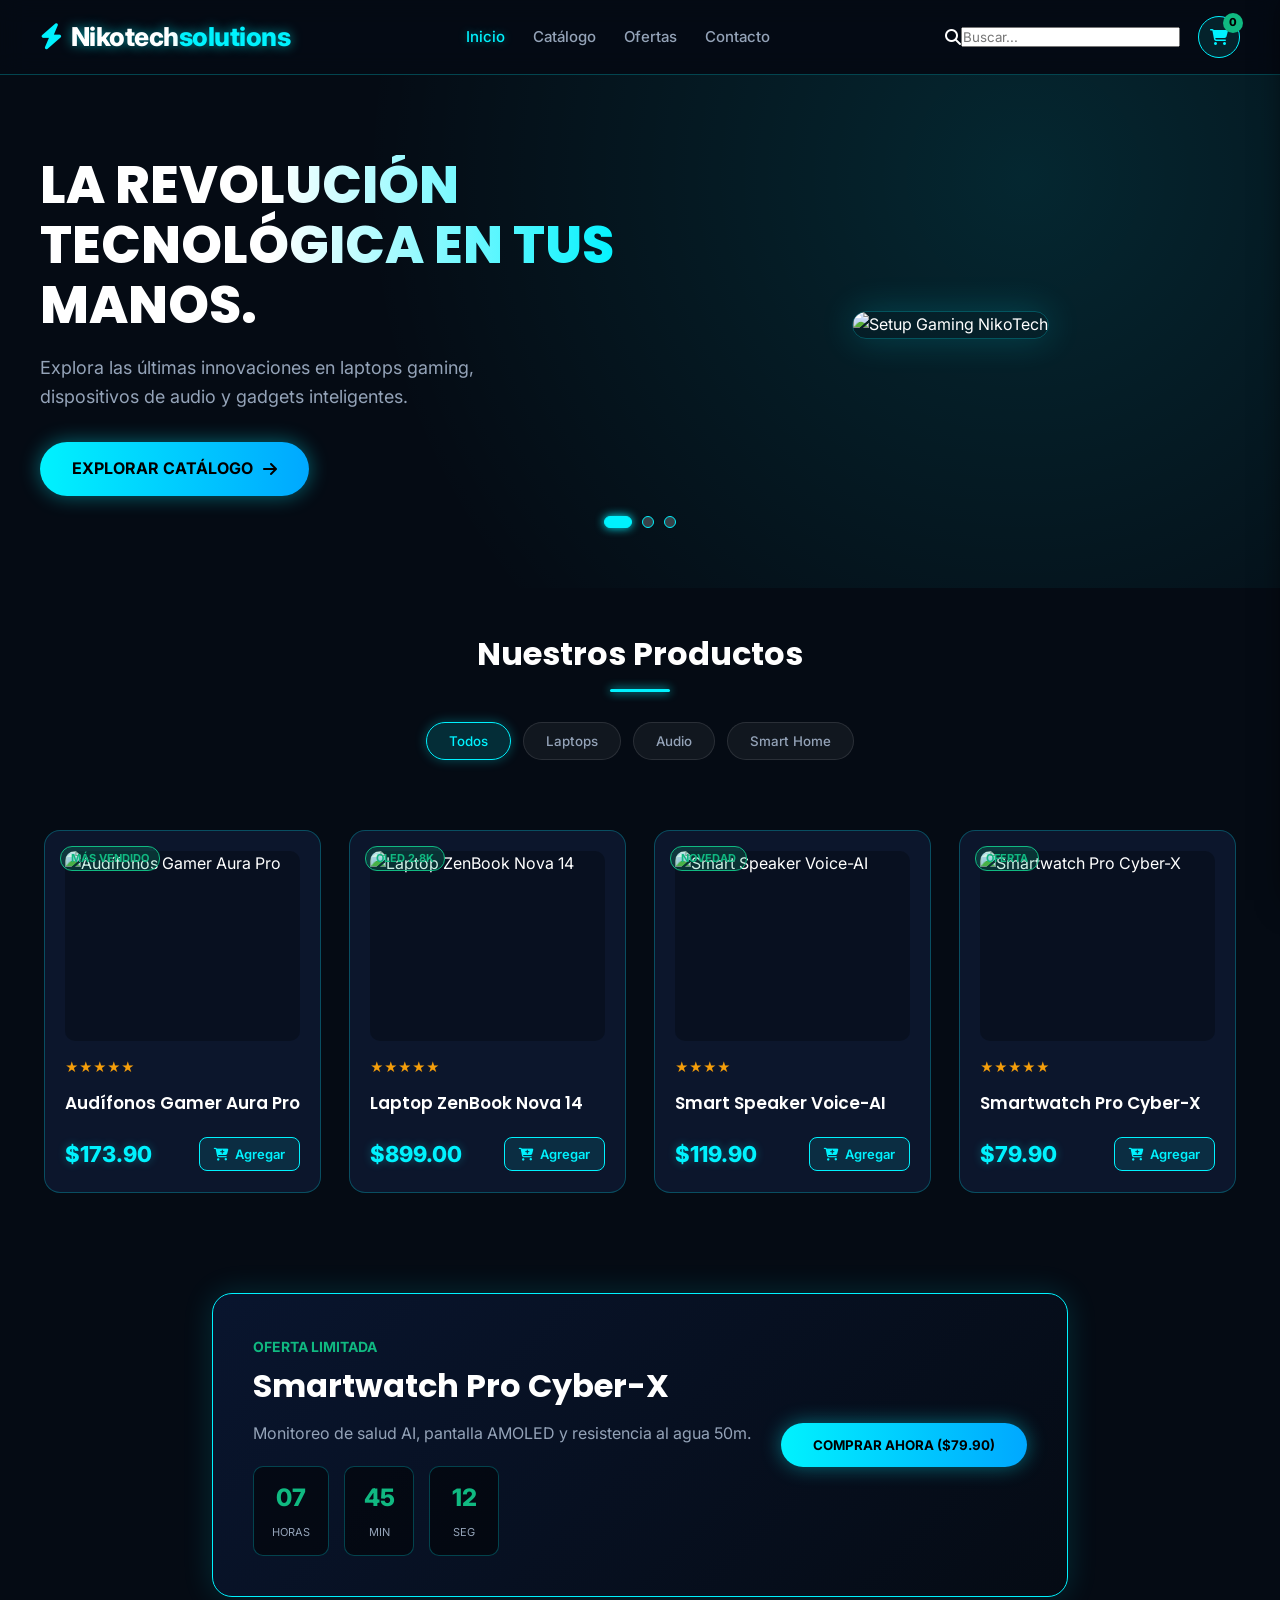
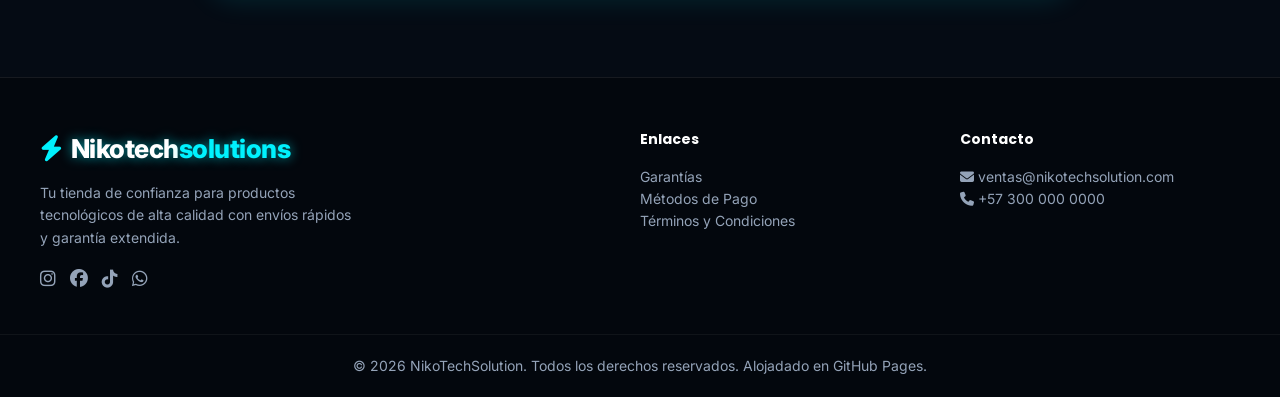
==== commit 83640673: "index.html" ====
--- a/index.html
+++ b/index.html
@@ -36,12 +36,10 @@
         <!-- Acciones del Header -->
         <div class="header-actions">
             <!-- Buscador (Lupita) -->
-            <div class="search-box">
-                  <button class="search-btn" type="button">
-                    <i class="fa-solid fa-magnifying-glass"></i>
-                  </button>
-                  <input type="text" class="search-input" placeholder="Buscar...">
-                </div>
+            <div class="search-box" id="searchBox">
+                <i class="fa-solid fa-magnifying-glass" onclick="toggleSearch()"></i>
+                <input type="text" id="searchInput" placeholder="Buscar..." onkeyup="filterProducts()">
+            </div>
 
             <!-- Carrito -->
             <div class="cart-btn" onclick="toggleCart()">
@@ -417,6 +415,14 @@
 
         // Carga Inicial
         renderProducts(products);
+        
+function toggleSearch() {
+    const searchBox = document.getElementById('searchBox');
+    searchBox.classList.toggle('active');
+    if (searchBox.classList.contains('active')) {
+        document.getElementById('searchInput').focus();
+    }
+}
 
 function toggleMobileMenu() {
     // Busca el menú por ID o por su clase para asegurar que lo encuentre
--- a/styles.css
+++ b/styles.css
@@ -260,57 +260,59 @@
    BUSCADOR COMPACTO (LUPITA DESPLEGABLE GLOBAL)
    ========================================================= */
 .search-box {
-    position: relative;
-    width: 42px;
-    height: 42px;
-    display: flex;
-    align-items: center;
-    justify-content: flex-end; /* Mantiene la expansión hacia la izquierda */
-}
-
-/* Icono de la lupita */
-.search-box i {
-    position: absolute;
-    right: 14px;
-    top: 50%;
-    transform: translateY(-50%);
-    color: var(--accent-cyan);
-    font-size: 16px;
-    pointer-events: none;
-    z-index: 2;
-    transition: all 0.3s ease;
-}
-
-/* Input colapsado como botón circular */
-.search-box input {
-    width: 42px;
-    height: 42px;
-    padding: 0;
-    border-radius: 50%;
-    background: rgba(0, 242, 254, 0.1);
-    border: 1px solid var(--accent-cyan);
-    color: transparent; /* Oculta el texto de placeholder mientras está cerrado */
-    cursor: pointer;
-    outline: none;
-    transition: all 0.4s cubic-bezier(0.4, 0, 0.2, 1);
-    position: absolute;
-    right: 0;
-}
-
-/* Efecto Hover */
-.search-box input:hover {
-    box-shadow: 0 0 12px rgba(0, 242, 254, 0.4);
-}
-
-/* Al hacer clic (Focus): la barra se despliega */
-.search-box input:focus {
-    width: 220px; /* Ancho expandido para escribir */
-    border-radius: 20px;
-    padding: 8px 38px 8px 16px; /* Espacio interno para que el texto no toque la lupita */
-    color: #ffffff;
-    background: #0c162c;
-    box-shadow: 0 0 15px rgba(0, 242, 254, 0.5);
-    cursor: text;
+  position: relative;
+  display: flex;
+  align-items: center;
+  height: 40px;
+}
+
+/* El input inicia oculto (ancho 0) */
+.search-input {
+  width: 0;
+  height: 40px;
+  padding: 0;
+  border: none;
+  outline: none;
+  background: transparent;
+  color: #fff;
+  font-size: 14px;
+  border-radius: 20px;
+  transition: all 0.4s ease;
+  opacity: 0;
+}
+
+/* Botón con la lupita dentro de un círculo */
+.search-btn {
+  width: 40px;
+  height: 40px;
+  border-radius: 50%;
+  border: 1px solid var(--accent-cyan, #00f2fe);
+  background: transparent;
+  color: var(--accent-cyan, #00f2fe);
+  display: flex;
+  justify-content: center;
+  align-items: center;
+  cursor: pointer;
+  transition: all 0.4s ease;
+  z-index: 2;
+}
+
+/* Al pasar el mouse o al hacer clic dentro, la barra se expande */
+.search-box:hover .search-input,
+.search-box:focus-within .search-input {
+  width: 180px;
+  padding: 0 15px 0 45px;
+  background: rgba(255, 255, 255, 0.1);
+  border: 1px solid var(--accent-cyan, #00f2fe);
+  opacity: 1;
+}
+
+/* Ajusta el icono al expandir */
+.search-box:hover .search-btn,
+.search-box:focus-within .search-btn {
+  position: absolute;
+  left: 0;
+  border: none;
 }
 .cart-btn {
   background: rgba(0, 242, 254, 0.1);
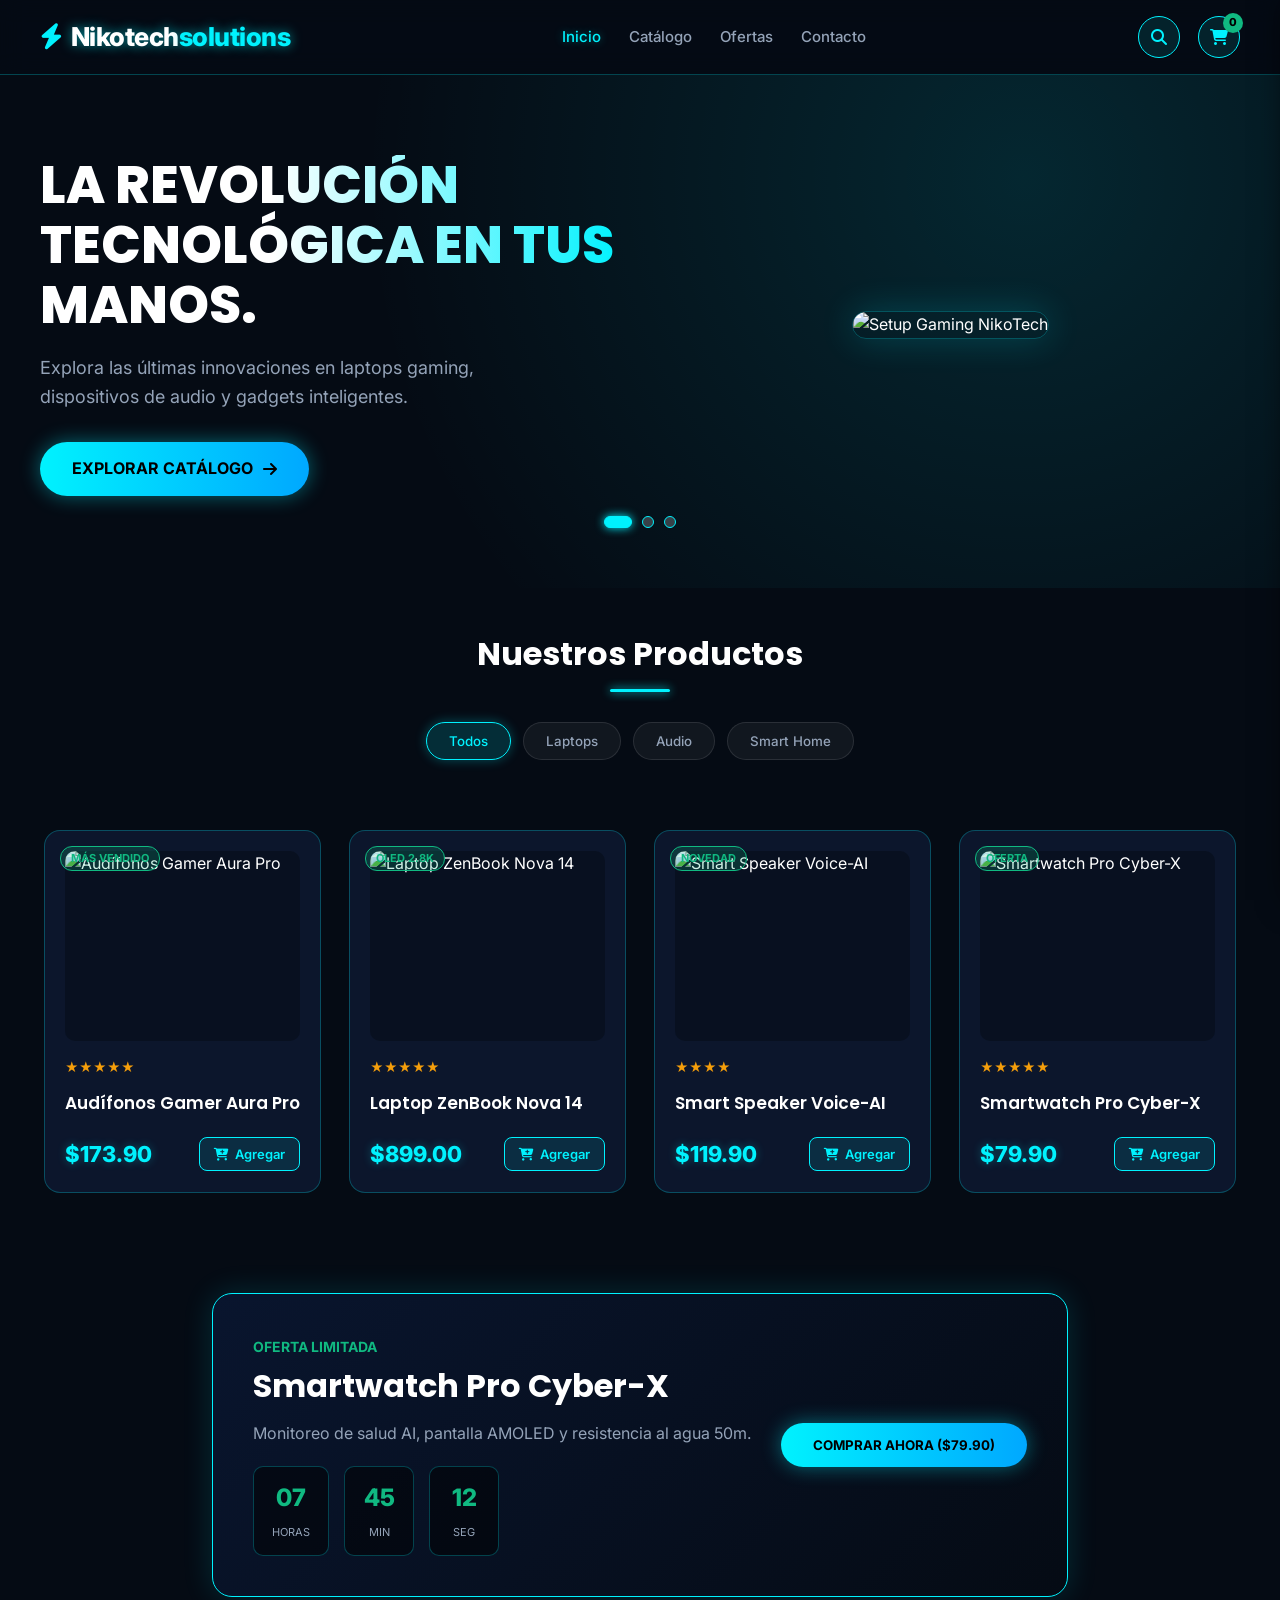
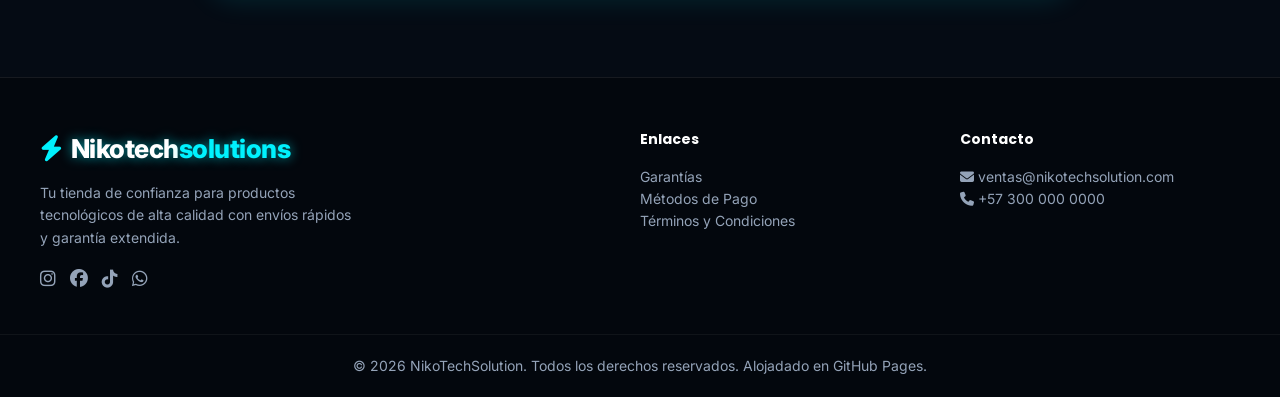
==== commit ece98366: "Update index.html" ====
--- a/index.html
+++ b/index.html
@@ -415,7 +415,7 @@
 
         // Carga Inicial
         renderProducts(products);
-        
+
 function toggleSearch() {
     const searchBox = document.getElementById('searchBox');
     searchBox.classList.toggle('active');
--- a/styles.css
+++ b/styles.css
@@ -261,58 +261,59 @@
    ========================================================= */
 .search-box {
   position: relative;
-  display: flex;
-  align-items: center;
-  height: 40px;
-}
-
-/* El input inicia oculto (ancho 0) */
-.search-input {
-  width: 0;
-  height: 40px;
-  padding: 0;
-  border: none;
-  outline: none;
-  background: transparent;
+  width: 42px;
+  height: 42px;
+  display: flex;
+  align-items: center;
+}
+.search-box i {
+  position: absolute;
+  left: 50%;
+  top: 50%;
+  transform: translate(-50%, -50%);
+  color: var(--accent-cyan);
+  font-size: 16px;
+  cursor: pointer;
+  z-index: 2;
+  width: 42px;
+  height: 42px;
+  display: flex;
+  align-items: center;
+  justify-content: center;
+  border: 1px solid var(--accent-cyan);
+  border-radius: 50%;
+  background: rgba(0, 242, 254, 0.1);
+  transition: 0.3s;
+}
+.search-box i:hover {
+  background: var(--accent-cyan);
+  color: #000;
+}
+.search-box input {
+  position: absolute;
+  right: 0;
+  top: 50%;
+  transform: translateY(-50%);
+  background: #0c162c;
+  border: 1px solid rgba(255, 255, 255, 0.1);
+  padding: 8px 16px;
+  border-radius: 20px;
   color: #fff;
   font-size: 14px;
-  border-radius: 20px;
-  transition: all 0.4s ease;
+  outline: none;
+  transition: 0.3s;
+  width: 0;
   opacity: 0;
-}
-
-/* Botón con la lupita dentro de un círculo */
-.search-btn {
-  width: 40px;
-  height: 40px;
-  border-radius: 50%;
-  border: 1px solid var(--accent-cyan, #00f2fe);
-  background: transparent;
-  color: var(--accent-cyan, #00f2fe);
-  display: flex;
-  justify-content: center;
-  align-items: center;
-  cursor: pointer;
-  transition: all 0.4s ease;
-  z-index: 2;
-}
-
-/* Al pasar el mouse o al hacer clic dentro, la barra se expande */
-.search-box:hover .search-input,
-.search-box:focus-within .search-input {
-  width: 180px;
-  padding: 0 15px 0 45px;
-  background: rgba(255, 255, 255, 0.1);
-  border: 1px solid var(--accent-cyan, #00f2fe);
+  pointer-events: none;
+  z-index: 1;
+}
+.search-box.active input {
+  width: 200px;
   opacity: 1;
-}
-
-/* Ajusta el icono al expandir */
-.search-box:hover .search-btn,
-.search-box:focus-within .search-btn {
-  position: absolute;
-  left: 0;
-  border: none;
+  pointer-events: auto;
+  padding-right: 50px;
+  border-color: var(--accent-cyan);
+  box-shadow: 0 0 10px rgba(0, 242, 254, 0.2);
 }
 .cart-btn {
   background: rgba(0, 242, 254, 0.1);
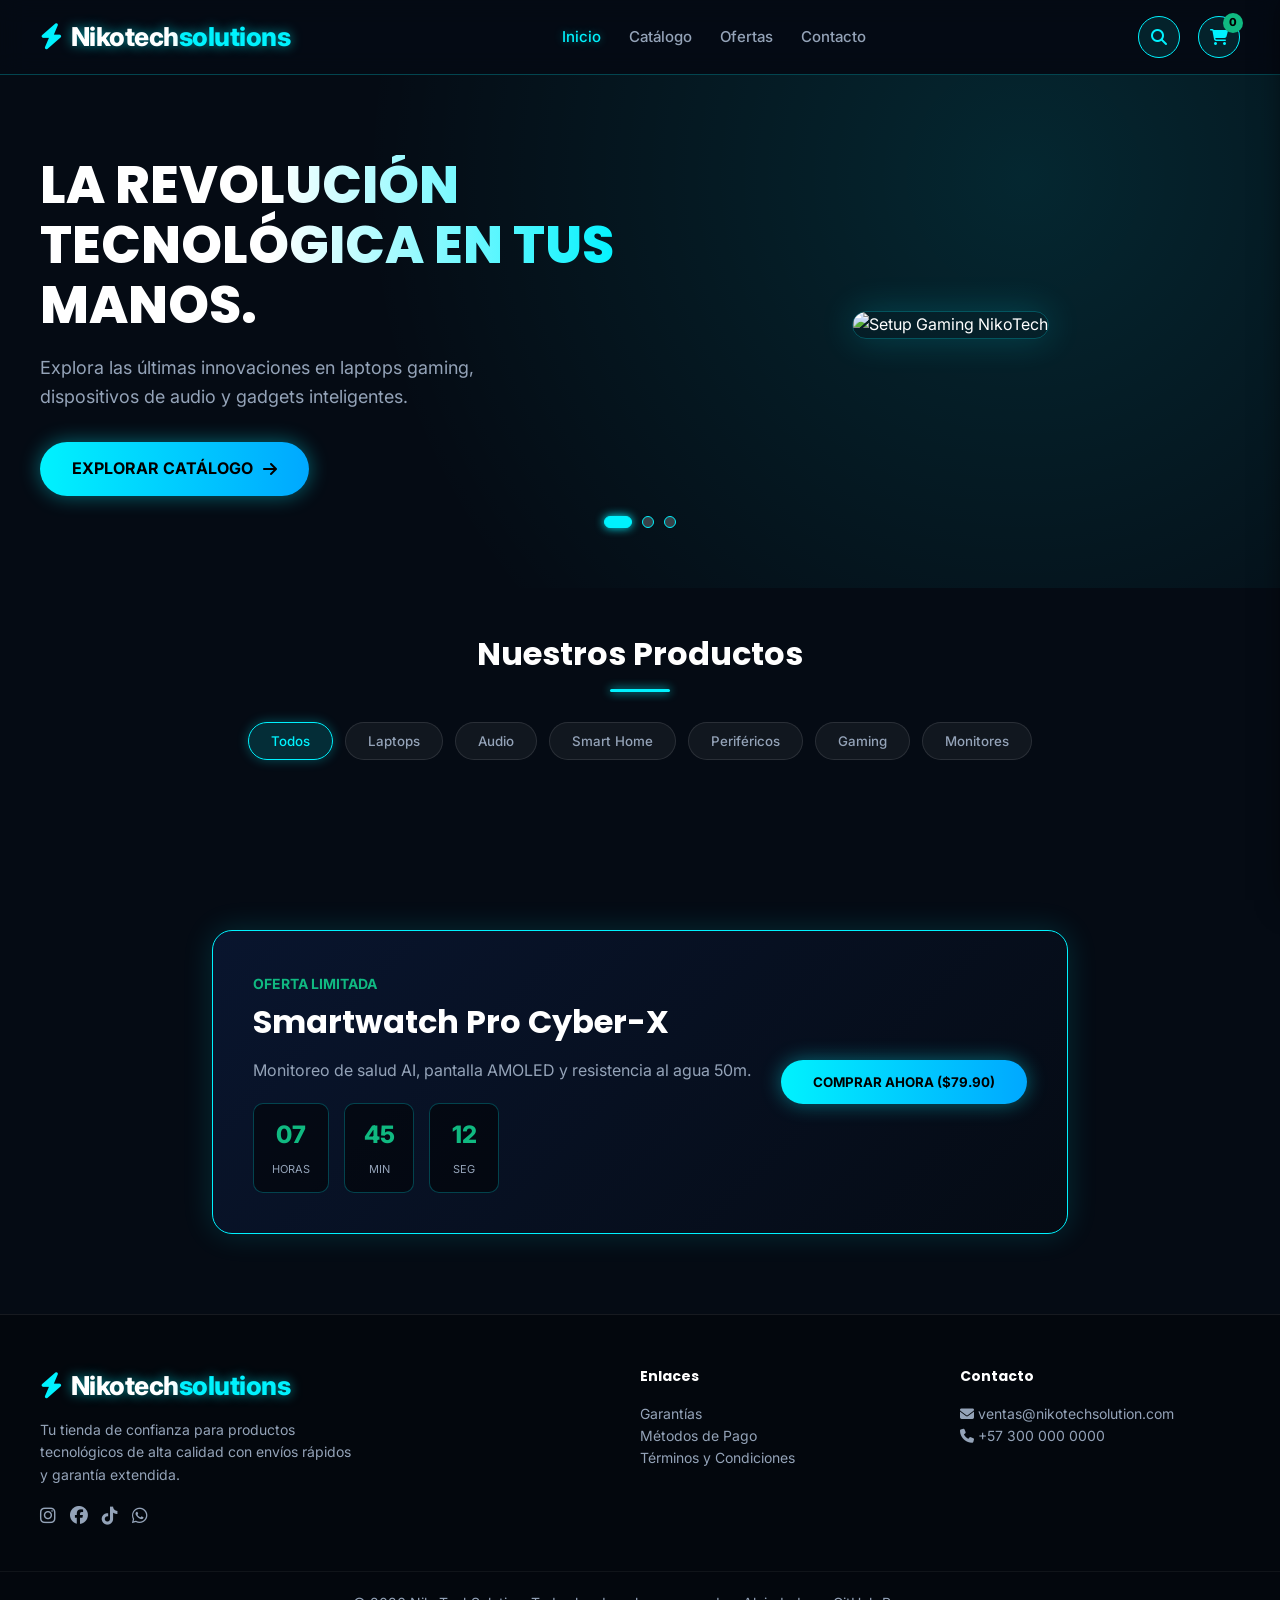
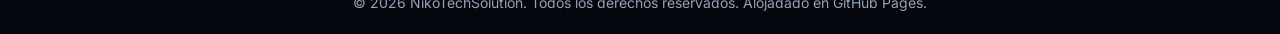
==== commit 95d29935: "Update index.html" ====
--- a/index.html
+++ b/index.html
@@ -11,6 +11,7 @@
     <link href="https://fonts.googleapis.com/css2?family=Poppins:wght@400;600;700;800&family=Inter:wght@300;400;500;600&display=swap" rel="stylesheet">
     <!-- FontAwesome Icons -->
     <link rel="stylesheet" href="https://cdnjs.cloudflare.com/ajax/libs/font-awesome/6.5.1/css/all.min.css">
+    <script src="products.js"></script>
 
 </head>
 <body>
@@ -126,6 +127,9 @@
             <button class="filter-btn" onclick="filterCategory('laptops', this)">Laptops</button>
             <button class="filter-btn" onclick="filterCategory('audio', this)">Audio</button>
             <button class="filter-btn" onclick="filterCategory('smarthome', this)">Smart Home</button>
+            <button class="filter-btn" onclick="filterCategory('perifericos', this)">Periféricos</button>
+            <button class="filter-btn" onclick="filterCategory('gaming', this)">Gaming</button>
+            <button class="filter-btn" onclick="filterCategory('monitores', this)">Monitores</button>
         </div>
 
         <!-- Grilla de Productos -->
@@ -255,197 +259,9 @@
 
 // Iniciar el carrusel al cargar la página
 startTimer();
-        /* =========================================================
-           LISTA DE PRODUCTOS (FÁCIL DE EDITAR O CAMBIAR IMÁGENES)
-           ========================================================= */
-        const products = [
-            {
-                id: 1,
-                title: "Audífonos Gamer Aura Pro",
-                category: "audio",
-                price: 173.90,
-                badge: "Más Vendido",
-                rating: 5,
-                image: "https://www.cubed3.com/wp-content/uploads/2026/03/hyperx-cloud-flight-2-wireless-gaming-headset-audio-screenshot-art-1.jpg"
-            },
-            {
-                id: 2,
-                title: "Laptop ZenBook Nova 14",
-                category: "laptops",
-                price: 899.00,
-                badge: "OLED 2.8K",
-                rating: 5,
-                image: "https://png.pngtree.com/thumb_back/fh260/background/20260105/pngtree-gaming-setup-with-rgb-keyboard-and-neon-lights-on-dark-desk-image_20968711.webp"
-            },
-            {
-                id: 3,
-                title: "Smart Speaker Voice-AI",
-                category: "smarthome",
-                price: 119.90,
-                badge: "Novedad",
-                rating: 4,
-                image: "https://asset.conrad.com/media10/isa/160267/c1/-/en/003014027PI04/image.jpg?x=400&y=400&format=jpg&ex=400&ey=400&align=center"
-            },
-            {
-                id: 4,
-                title: "Smartwatch Pro Cyber-X",
-                category: "smarthome",
-                price: 79.90,
-                badge: "Oferta",
-                rating: 5,
-                image: "https://asset.conrad.com/media10/isa/160267/c1/-/en/003014027PI04/image.jpg?x=400&y=400&format=jpg&ex=400&ey=400&align=center"
-            }
-        ];
-
-        let cart = [];
-
-        // Renderizar Productos en la Tienda
-        function renderProducts(items) {
-            const grid = document.getElementById('productsGrid');
-            grid.innerHTML = '';
-
-            items.forEach(product => {
-                grid.innerHTML += `
-                    <div class="product-card">
-                        <span class="product-badge">${product.badge}</span>
-                        <img src="${product.image}" alt="${product.title}" class="product-img">
-                        <div>
-                            <div class="product-rating">${'★'.repeat(product.rating)}</div>
-                            <h3 class="product-title">${product.title}</h3>
-                        </div>
-                        <div class="product-bottom">
-                            <span class="product-price">$${product.price.toFixed(2)}</span>
-                            <button class="add-cart-btn" onclick="addToCart(${product.id})">
-                                <i class="fa-solid fa-cart-plus"></i> Agregar
-                            </button>
-                        </div>
-                    </div>
-                `;
-            });
-        }
-
-        // Filtrar por Categoría
-        function filterCategory(category, btnElement) {
-            document.querySelectorAll('.filter-btn').forEach(btn => btn.classList.remove('active'));
-            btnElement.classList.add('active');
-
-            if (category === 'all') {
-                renderProducts(products);
-            } else {
-                const filtered = products.filter(p => p.category === category);
-                renderProducts(filtered);
-            }
-        }
-
-        // Búsqueda en tiempo real
-        function filterProducts() {
-            const query = document.getElementById('searchInput').value.toLowerCase();
-            const filtered = products.filter(p => p.title.toLowerCase().includes(query));
-            renderProducts(filtered);
-        }
-
-        // Lógica del Carrito
-        function addToCart(productId) {
-            const product = products.find(p => p.id === productId);
-            cart.push(product);
-            updateCartUI();
-            toggleCart(true);
-        }
-
-        function removeFromCart(index) {
-            cart.splice(index, 1);
-            updateCartUI();
-        }
-
-        function updateCartUI() {
-            document.getElementById('cartCount').innerText = cart.length;
-            const container = document.getElementById('cartItems');
-            container.innerHTML = '';
-
-            let total = 0;
-            cart.forEach((item, index) => {
-                total += item.price;
-                container.innerHTML += `
-                    <div class="cart-item">
-                        <img src="${item.image}" alt="${item.title}">
-                        <div class="cart-item-details">
-                            <div class="cart-item-title">${item.title}</div>
-                            <div class="cart-item-price">$${item.price.toFixed(2)}</div>
-                        </div>
-                        <i class="fa-solid fa-trash remove-item" onclick="removeFromCart(${index})"></i>
-                    </div>
-                `;
-            });
-
-            document.getElementById('cartTotal').innerText = `$${total.toFixed(2)}`;
-        }
-
-        function toggleCart(forceOpen = false) {
-            const modal = document.getElementById('cartModal');
-            if (forceOpen) {
-                modal.classList.add('open');
-            } else {
-                modal.classList.toggle('open');
-            }
-        }
-
-        // Envío de Pedido a WhatsApp
-        function checkoutWhatsApp() {
-            if (cart.length === 0) {
-                alert('Tu carrito está vacío.');
-                return;
-            }
-
-            // Cambia este número por tu número real de WhatsApp con código de país (ej: 573001234567)
-            const phoneNumber = "573000000000"; 
-            
-            let message = "¡Hola NikotechSolution! Quisiera realizar el siguiente pedido:\n\n";
-            let total = 0;
-
-            cart.forEach((item, i) => {
-                message += `${i + 1}. ${item.title} - $${item.price.toFixed(2)}\n`;
-                total += item.price;
-            });
-
-            message += `\n*Total a pagar: $${total.toFixed(2)}*`;
-
-            const encodedMessage = encodeURIComponent(message);
-            window.open(`https://wa.me/${phoneNumber}?text=${encodedMessage}`, '_blank');
-        }
-
-        // Carga Inicial
-        renderProducts(products);
-
-function toggleSearch() {
-    const searchBox = document.getElementById('searchBox');
-    searchBox.classList.toggle('active');
-    if (searchBox.classList.contains('active')) {
-        document.getElementById('searchInput').focus();
-    }
-}
-
-function toggleMobileMenu() {
-    // Busca el menú por ID o por su clase para asegurar que lo encuentre
-    const navLinks = document.getElementById('navLinks') || document.querySelector('.nav-links');
-    const menuBtnIcon = document.querySelector('.mobile-menu-btn i');
-    
-    if (navLinks) {
-        navLinks.classList.toggle('active');
-
-        // Cambia el icono entre las 3 líneas y la 'X'
-        if (navLinks.classList.contains('active')) {
-            if (menuBtnIcon) {
-                menuBtnIcon.classList.remove('fa-bars');
-                menuBtnIcon.classList.add('fa-xmark');
-            }
-        } else {
-            if (menuBtnIcon) {
-                menuBtnIcon.classList.remove('fa-xmark');
-                menuBtnIcon.classList.add('fa-bars');
-            }
-        }
-    }
-}
+
+// Carga inicial de productos (usa el catálogo de products.js)
+renderProducts(products);
     </script>
 </body>
 </html>
--- a/styles.css
+++ b/styles.css
@@ -256,9 +256,6 @@
   align-items: center;
   gap: 18px;
 }
-/* =========================================================
-   BUSCADOR COMPACTO (LUPITA DESPLEGABLE GLOBAL)
-   ========================================================= */
 .search-box {
   position: relative;
   width: 42px;
@@ -813,19 +810,6 @@
     flex: 1;
     justify-content: flex-end;
   }
-  .search-box {
-    flex: 1;
-    max-width: 200px;
-  }
-  .search-box input {
-    width: 100%;
-    font-size: 13px;
-    padding: 7px 12px 7px 30px;
-  }
-  .search-box input:focus {
-    width: 100%;
-    border-color: var(--accent-cyan);
-  }
   .hero {
     padding: 50px 0;
   }
@@ -885,7 +869,4 @@
   .brand-logo {
     font-size: 18px;
   }
-  .search-box {
-    max-width: 150px;
-  }
-}
+}
